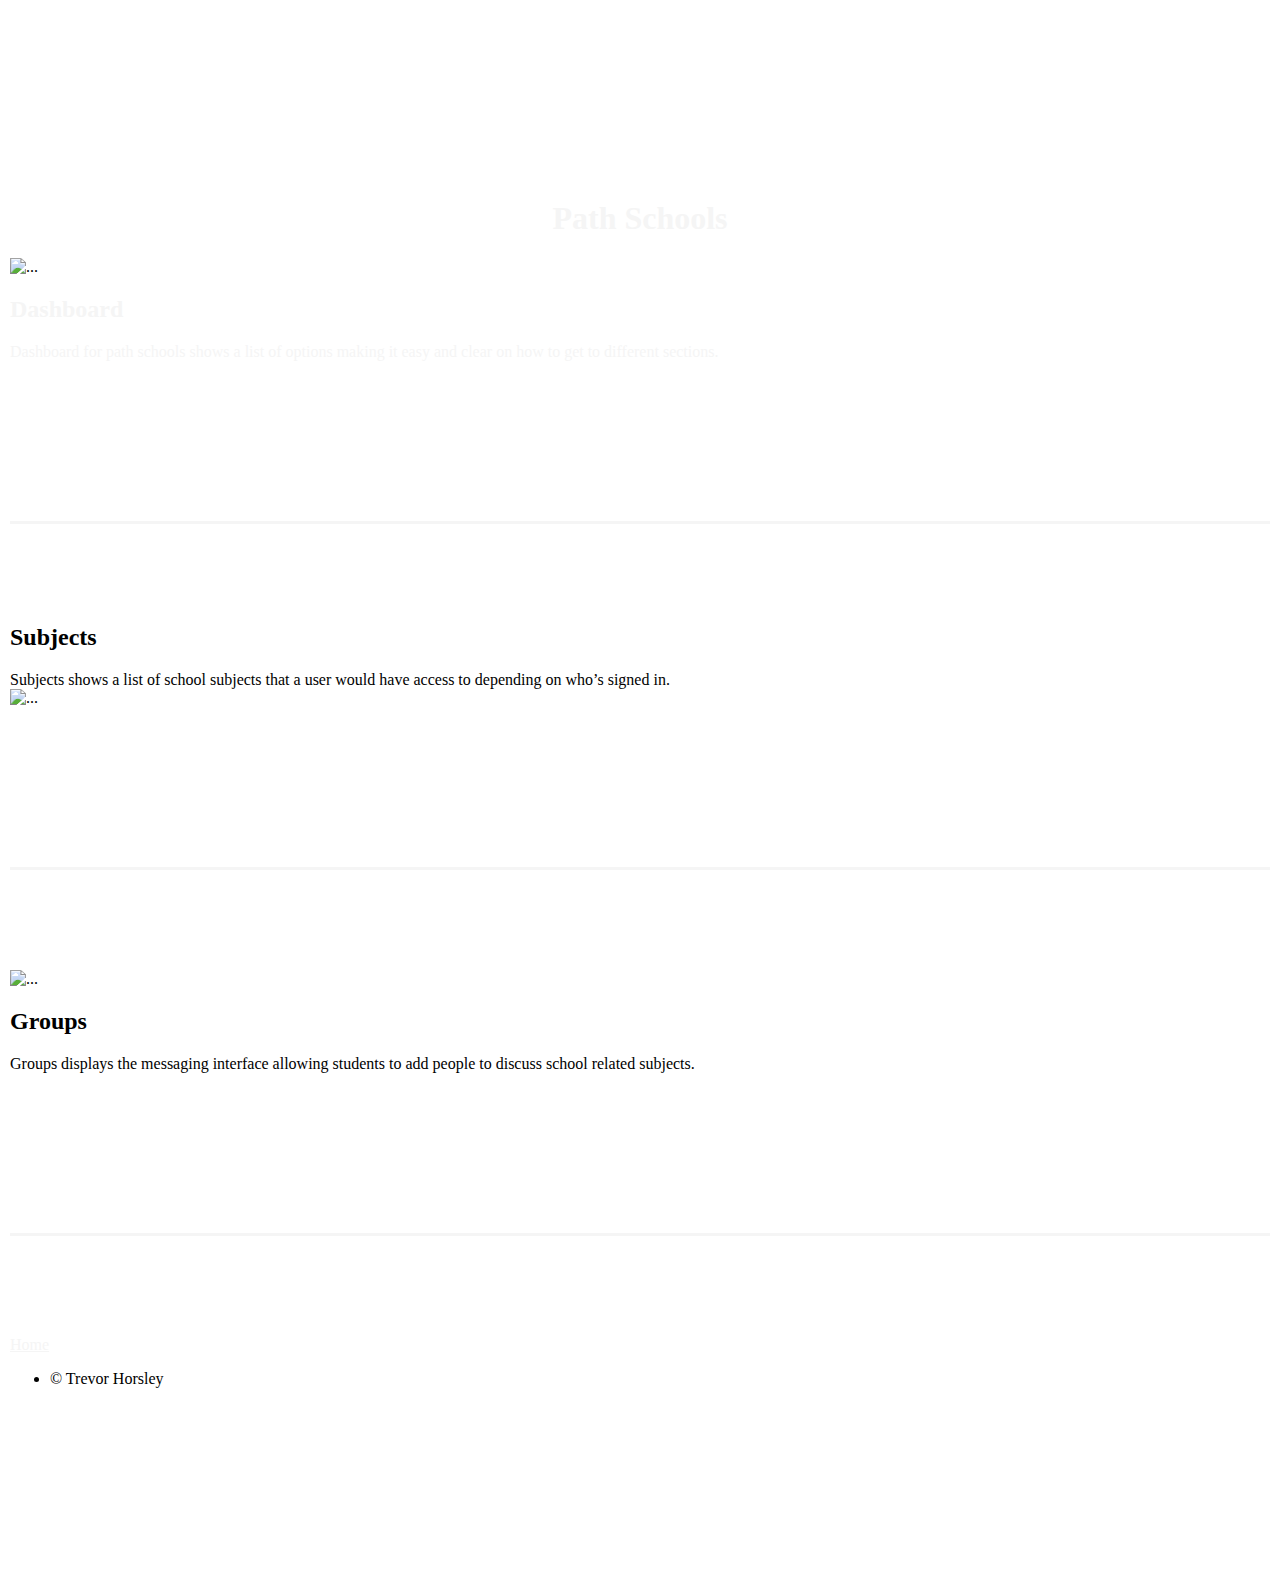
==== schoolapp.html @ e05dc6f3 "Add files via upload" ====
<!DOCTYPE html>
<html lang="en">
<head>
    <meta charset="UTF-8">
    <meta name="viewport" content="width=device-width, initial-scale=1.0">
    <link rel="stylesheet" href="https://cdn.jsdelivr.net/npm/bootstrap@4.5.3/dist/css/bootstrap.min.css" integrity="sha384-TX8t27EcRE3e/ihU7zmQxVncDAy5uIKz4rEkgIXeMed4M0jlfIDPvg6uqKI2xXr2" crossorigin="anonymous">
    <link rel="stylesheet" href="assets/css/main.css" />

    <title>Motocross app  </title>
</head>
<body style="margin: 200px 10px " >
  

  <h1 style="color: whitesmoke; text-align: center;">Path Schools</h1>
  <div class="row" class="container" style="padding-bottom: 10em  ; border-bottom: solid whitesmoke ; margin-bottom: 100px; " class="media">
    
        <img src="./images/Dashboard (1).png " class="mr-3"  alt="..." >
        <div style="color:whitesmoke" class="col-sm" class="moto-text" class="media-body">
          <h2  class="moto-text" class="mt-0">Dashboard</h2 >
            Dashboard for path schools shows a list of options making it easy and clear on how to get to different sections. 
        </div>
      </div>
    
      <div class="row" style="padding-bottom: 10em  ; border-bottom: solid whitesmoke ; margin-bottom: 100px; " class="media">
        <div class="moto-text" class="col-sm"class="media-body">
          <h2  class="moto-text" class="mt-0 mb-1">Subjects</h2 >
            Subjects shows a list of school subjects that a user would have access to depending on who’s signed in. 
        </div>
        <img src="./images/subjects (1).png" class="ml-3" alt="...">
      </div>

      <div  class="row" style="padding-bottom: 10em  ; border-bottom: solid whitesmoke ; margin-bottom: 100px; " class="media">
        <img src="./images/groups (1).png" class="mr-3" alt="...">
        <div class="moto-text" class="col-sm" class="media-body">
          <h2 class="moto-text" class="mt-0">Groups</h2 >
            Groups displays the messaging interface allowing students to add people to discuss  school related subjects. 
        </div>
      </div>
      <a style="color: whitesmoke; " href="./index.html"  >Home</a>
      <div id="copyright">
        <ul><li>&copy; Trevor Horsley</li></ul>
    </div>








    <script src="https://code.jquery.com/jquery-3.5.1.slim.min.js" integrity="sha384-DfXdz2htPH0lsSSs5nCTpuj/zy4C+OGpamoFVy38MVBnE+IbbVYUew+OrCXaRkfj" crossorigin="anonymous"></script>
    <script src="https://cdn.jsdelivr.net/npm/bootstrap@4.5.3/dist/js/bootstrap.bundle.min.js" integrity="sha384-ho+j7jyWK8fNQe+A12Hb8AhRq26LrZ/JpcUGGOn+Y7RsweNrtN/tE3MoK7ZeZDyx" crossorigin="anonymous"></script>

    
</body>
</html>
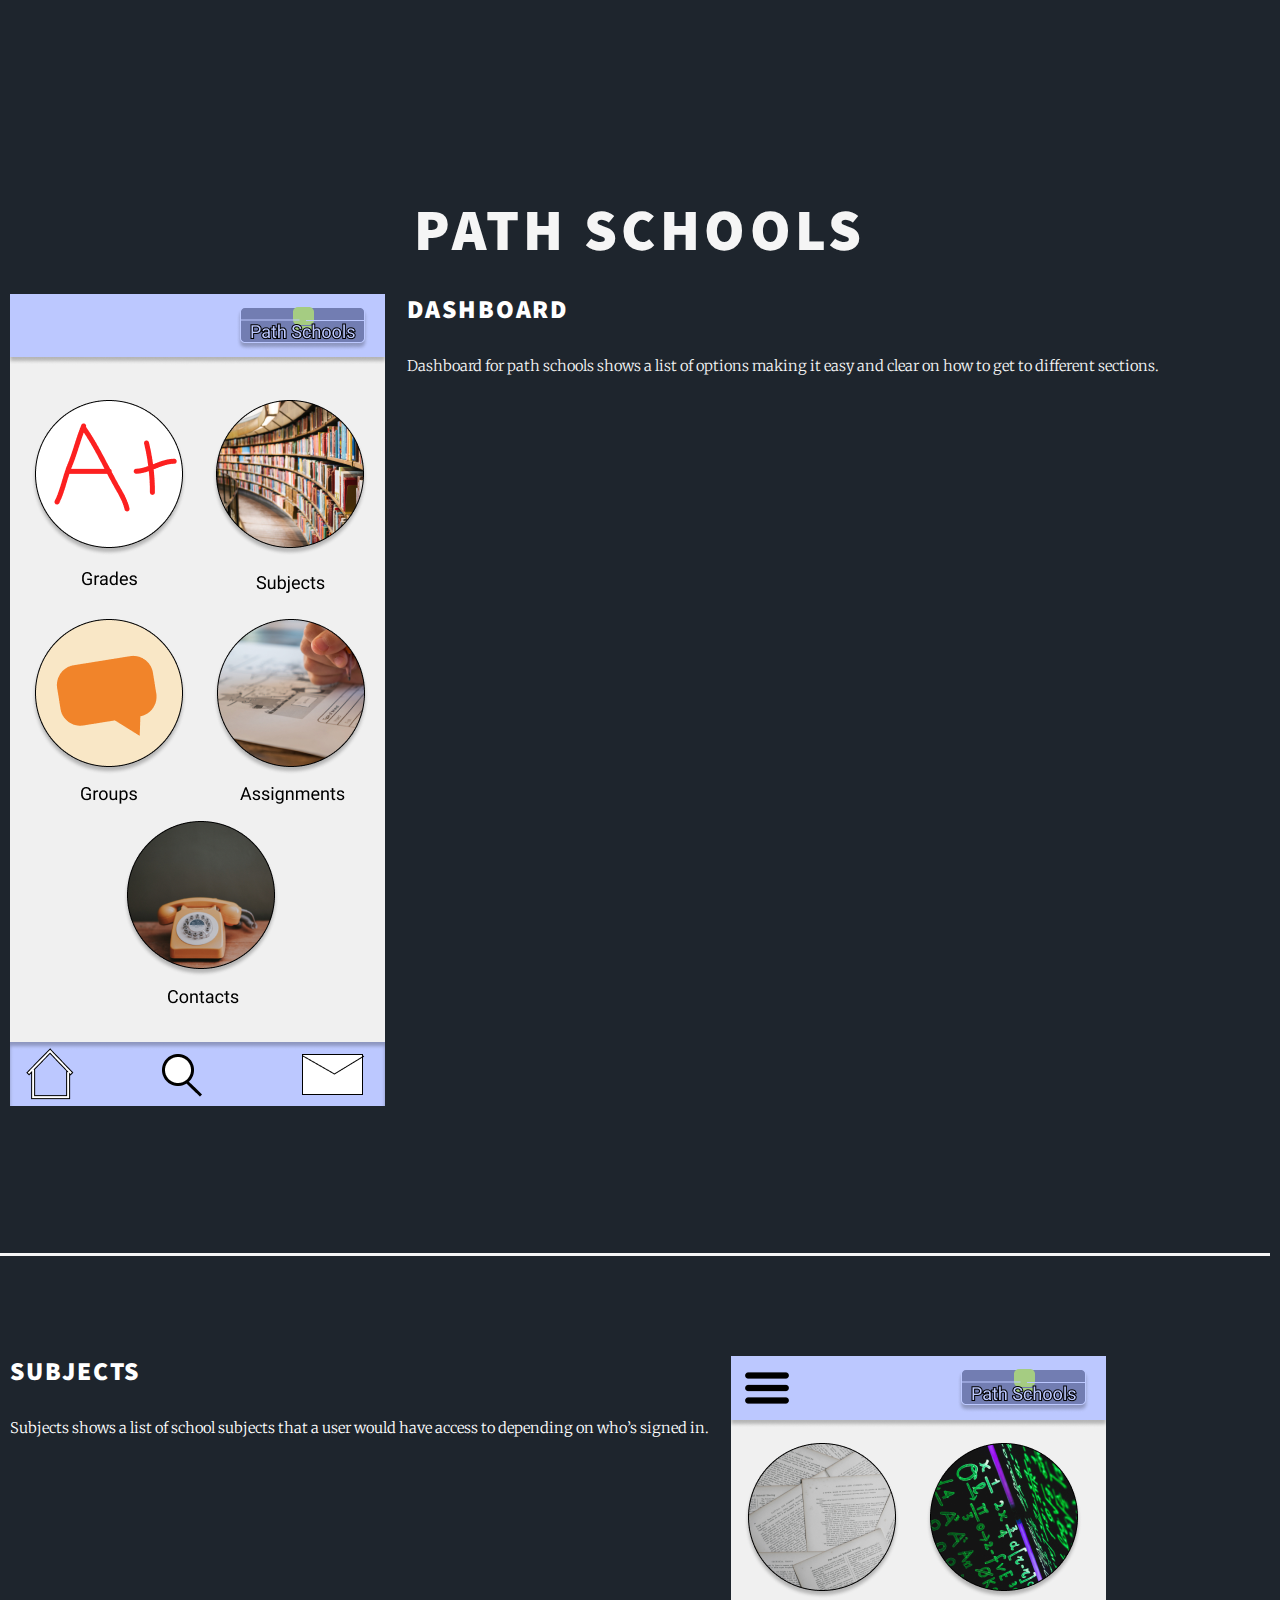
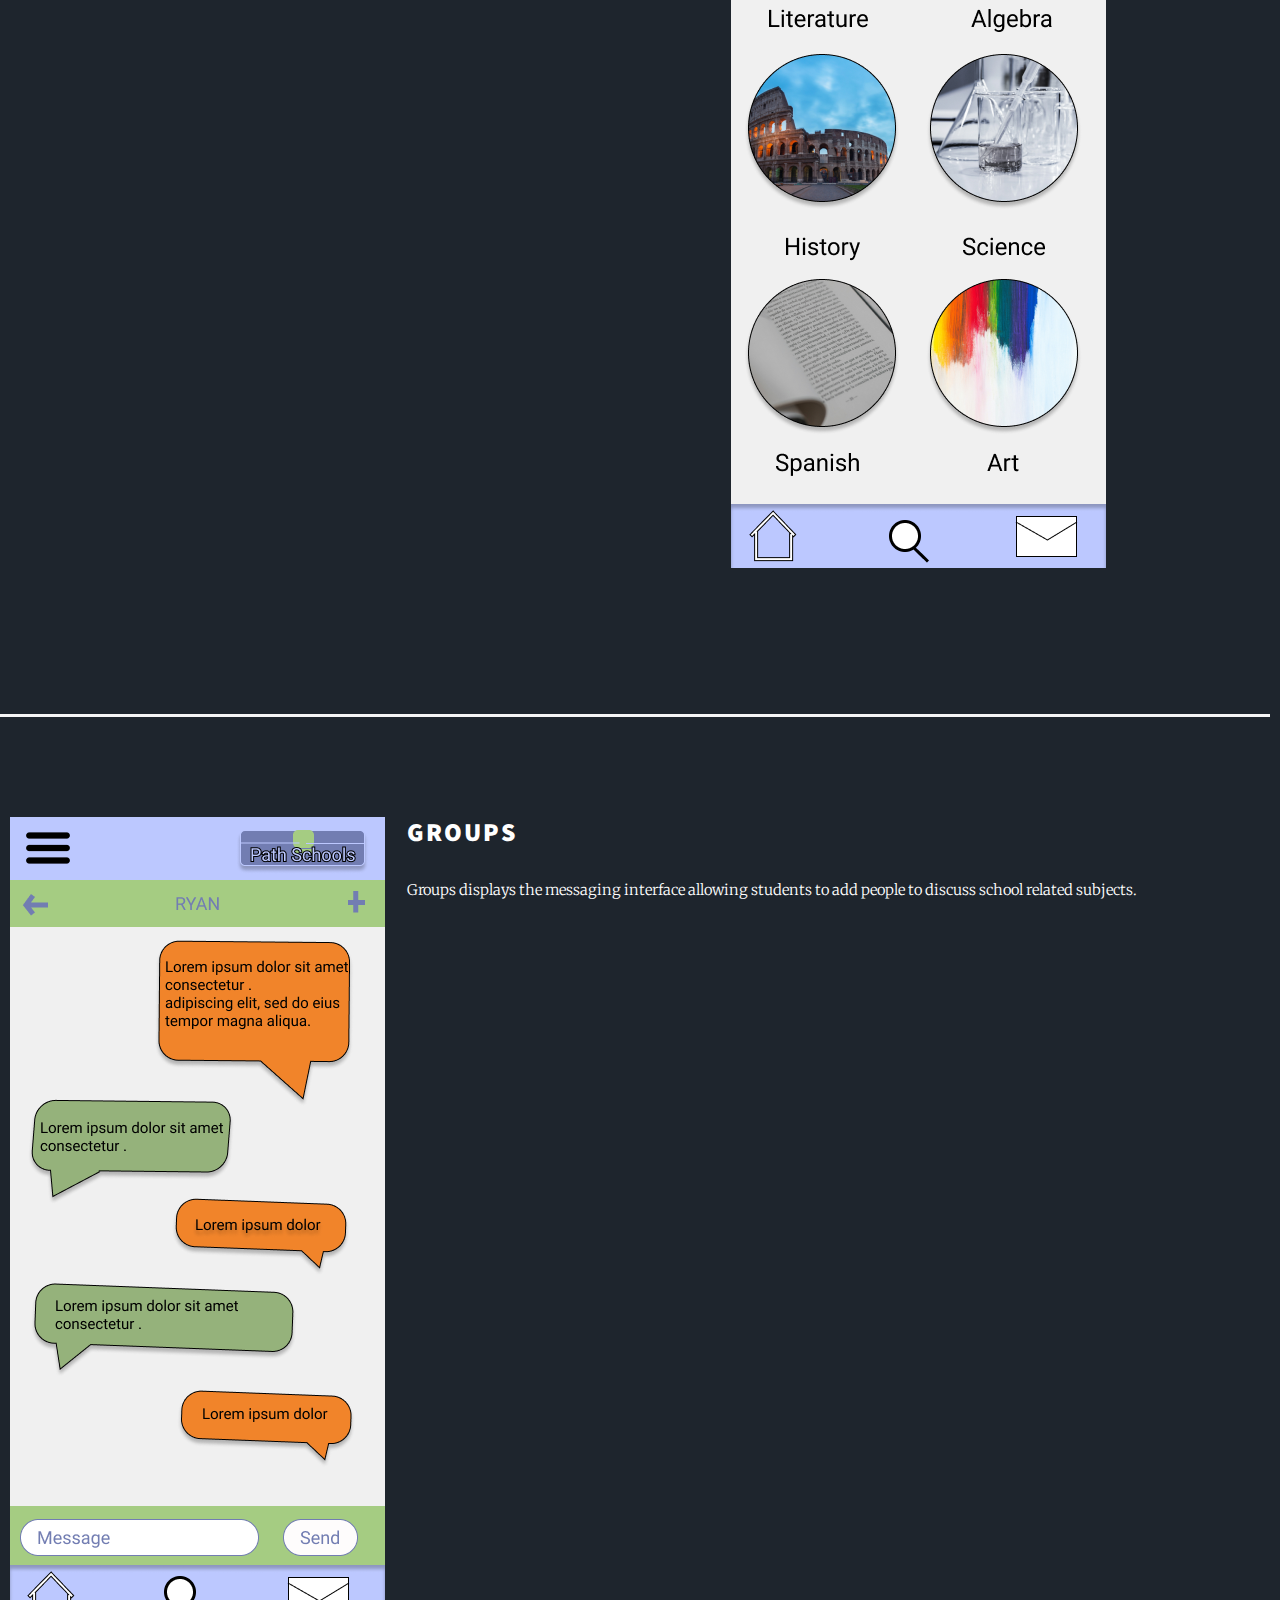
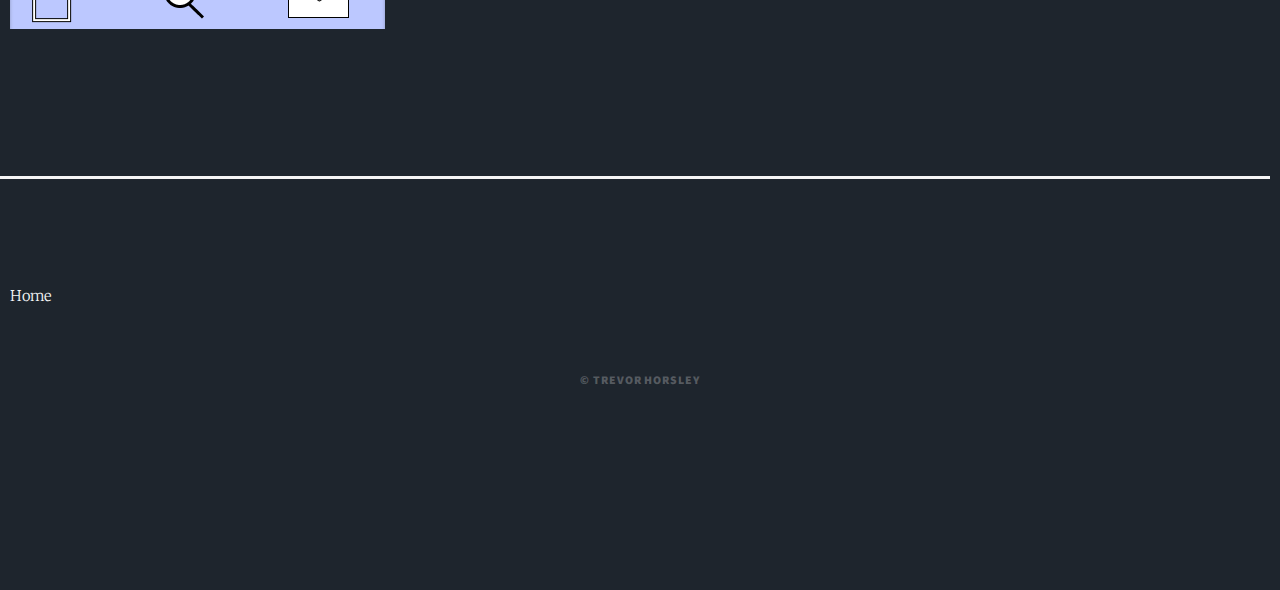
==== commit a501e81d: "Add files via upload" ====
--- a/schoolapp.html
+++ b/schoolapp.html
@@ -6,7 +6,7 @@
     <link rel="stylesheet" href="https://cdn.jsdelivr.net/npm/bootstrap@4.5.3/dist/css/bootstrap.min.css" integrity="sha384-TX8t27EcRE3e/ihU7zmQxVncDAy5uIKz4rEkgIXeMed4M0jlfIDPvg6uqKI2xXr2" crossorigin="anonymous">
     <link rel="stylesheet" href="assets/css/main.css" />
 
-    <title>Motocross app  </title>
+    <title>Path Schools  </title>
 </head>
 <body style="margin: 200px 10px " >
   
--- a/assets/css/main.css
+++ b/assets/css/main.css
@@ -0,0 +1,4721 @@
+@import url(fontawesome-all.min.css);
+@import url("https://fonts.googleapis.com/css?family=Merriweather:300,700,300italic,700italic|Source+Sans+Pro:900");
+
+/*
+	Massively by HTML5 UP
+	html5up.net | @ajlkn
+	Free for personal and commercial use under the CCA 3.0 license (html5up.net/license)
+*/
+
+.moto-text{
+color:white
+}
+.thebutton{
+	display: flex;
+  justify-content: center;
+  align-items: center;
+}
+.myButton {
+	box-shadow: 3px 4px 0px 0px #8a2a21;
+	background:linear-gradient(to bottom, #212931 5%, #f24437 100%);
+	background-color:#212931;
+	border-radius:18px;
+	border:1px solid #d02718;
+	display:inline-block;
+	cursor:pointer;
+	color:#ffffff;
+	font-family:Arial;
+	font-size:17px;
+	padding:7px 25px;
+	text-decoration:none;
+	text-shadow:0px 1px 0px #810e05;
+}
+.myButton:hover {
+	background:linear-gradient(to bottom, #f24437 5%, #c62d1f 100%);
+	background-color:#f24437;
+}
+.myButton:active {
+	position:relative;
+	top:1px;
+}
+
+html, body, div, span, applet, object,
+iframe, h1, h2, h3, h4, h5, h6, p, blockquote,
+pre, a, abbr, acronym, address, big, cite,
+code, del, dfn, em, img, ins, kbd, q, s, samp,
+small, strike, strong, sub, sup, tt, var, b,
+u, i, center, dl, dt, dd, ol, ul, li, fieldset,
+form, label, legend, table, caption, tbody,
+tfoot, thead, tr, th, td, article, aside,
+canvas, details, embed, figure, figcaption,
+footer, header, hgroup, menu, nav, output, ruby,
+section, summary, time, mark, audio, video {
+	margin: 0;
+	padding: 0;
+	border: 0;
+	font-size: 100%;
+	font: inherit;
+	vertical-align: baseline;}
+
+article, aside, details, figcaption, figure,
+footer, header, hgroup, menu, nav, section {
+	display: block;}
+
+body {
+	line-height: 1;
+}
+
+ol, ul {
+	list-style: none;
+}
+
+blockquote, q {
+	quotes: none;
+}
+
+	blockquote:before, blockquote:after, q:before, q:after {
+		content: '';
+		content: none;
+	}
+
+table {
+	border-collapse: collapse;
+	border-spacing: 0;
+}
+
+body {
+	-webkit-text-size-adjust: none;
+}
+
+mark {
+	background-color: transparent;
+	color: inherit;
+}
+
+input::-moz-focus-inner {
+	border: 0;
+	padding: 0;
+}
+
+input, select, textarea {
+	-moz-appearance: none;
+	-webkit-appearance: none;
+	-ms-appearance: none;
+	appearance: none;
+}
+
+/* Basic */
+
+	@-ms-viewport {
+		width: device-width;
+	}
+
+	body {
+		-ms-overflow-style: scrollbar;
+	}
+
+	@media screen and (max-width: 480px) {
+
+		html, body {
+			min-width: 320px;
+		}
+
+	}
+
+	html {
+		box-sizing: border-box;
+	}
+
+	*, *:before, *:after {
+		box-sizing: inherit;
+	}
+
+	body {
+		background-color: #1e252d;
+	}
+
+		body.is-preload *, body.is-preload *:before, body.is-preload *:after {
+			-moz-animation: none !important;
+			-webkit-animation: none !important;
+			-ms-animation: none !important;
+			animation: none !important;
+			-moz-transition: none !important;
+			-webkit-transition: none !important;
+			-ms-transition: none !important;
+			transition: none !important;
+		}
+
+/* Type */
+
+	html {
+		font-size: 16pt;
+	}
+
+		@media screen and (max-width: 1680px) {
+
+			html {
+				font-size: 12pt;
+			}
+
+		}
+
+		@media screen and (max-width: 1280px) {
+
+			html {
+				font-size: 11pt;
+			}
+
+		}
+
+		@media screen and (max-width: 360px) {
+
+			html {
+				font-size: 10pt;
+			}
+
+		}
+
+	body {
+		color: #212931;
+	}
+
+	body, input, select, textarea {
+		font-family: "Merriweather", Georgia, serif;
+		font-weight: 300;
+		font-size: 1rem;
+		line-height: 2.375;
+	}
+
+	a {
+		-moz-transition: color 0.2s ease-in-out, background-color 0.2s ease-in-out, border-color 0.2s ease-in-out, box-shadow 0.2s ease-in-out;
+		-webkit-transition: color 0.2s ease-in-out, background-color 0.2s ease-in-out, border-color 0.2s ease-in-out, box-shadow 0.2s ease-in-out;
+		-ms-transition: color 0.2s ease-in-out, background-color 0.2s ease-in-out, border-color 0.2s ease-in-out, box-shadow 0.2s ease-in-out;
+		transition: color 0.2s ease-in-out, background-color 0.2s ease-in-out, border-color 0.2s ease-in-out, box-shadow 0.2s ease-in-out;
+		border-bottom: dotted 1px;
+		text-decoration: none;
+	}
+
+		a:hover {
+			border-bottom-color: transparent;
+		}
+
+	strong, b {
+		font-weight: 600;
+	}
+
+	em, i {
+		font-style: italic;
+	}
+
+	p {
+		text-align: justify;
+		margin: 0 0 2rem 0;
+	}
+
+	h1, h2, h3, h4, h5, h6 {
+		font-family: "Source Sans Pro", Helvetica, sans-serif;
+		font-weight: 900;
+		line-height: 1.5;
+		letter-spacing: 0.075em;
+		text-transform: uppercase;
+		margin: 0 0 1rem 0;
+	}
+
+		h1 a, h2 a, h3 a, h4 a, h5 a, h6 a {
+			border-bottom: 0;
+			color: inherit;
+			text-decoration: none;
+		}
+
+	h1 {
+		font-size: 4rem;
+		line-height: 1.1;
+		margin: 0 0 2rem 0;
+	}
+
+	h2 {
+		font-size: 1.75rem;
+		line-height: 1.3;
+		margin: 0 0 1.5rem 0;
+	}
+
+	h3 {
+		font-size: 1.25rem;
+		margin: 0 0 1.5rem 0;
+	}
+
+	h4 {
+		font-size: 1rem;
+	}
+
+	h5 {
+		font-size: 0.9rem;
+	}
+
+	h6 {
+		font-size: 0.8rem;
+	}
+
+	sub {
+		font-size: 0.8rem;
+		position: relative;
+		top: 0.5rem;
+	}
+
+	sup {
+		font-size: 0.8rem;
+		position: relative;
+		top: -0.5rem;
+	}
+
+	blockquote {
+		border-left: solid 4px;
+		font-style: italic;
+		margin: 0 0 2rem 0;
+		padding: 0.5rem 0 0.5rem 2rem;
+	}
+
+	code {
+		border: solid 2px;
+		font-family: "Courier New", monospace;
+		font-size: 0.9rem;
+		margin: 0 0.25rem;
+		padding: 0.25rem 0.65rem;
+	}
+
+	pre {
+		-webkit-overflow-scrolling: touch;
+		font-family: "Courier New", monospace;
+		font-size: 0.9rem;
+		margin: 0 0 2rem 0;
+	}
+
+		pre code {
+			display: block;
+			line-height: 1.75;
+			padding: 1rem 1.5rem;
+			overflow-x: auto;
+		}
+
+	hr {
+		border: 0;
+		border-bottom: solid 2px;
+		margin: 3rem 0;
+	}
+
+		hr.major {
+			margin: 5rem 0;
+		}
+
+	.align-left {
+		text-align: left;
+	}
+
+	.align-center {
+		text-align: center;
+	}
+
+	.align-right {
+		text-align: right;
+	}
+
+	input, select, textarea {
+		color: #212931;
+	}
+
+	a {
+		color: #212931;
+		border-bottom-color: rgba(33, 41, 49, 0.5);
+	}
+
+		a:hover {
+			border-bottom-color: transparent;
+			color: #18bfef !important;
+		}
+
+	strong, b {
+		color: #212931;
+	}
+
+	h1, h2, h3, h4, h5, h6 {
+		color: #212931;
+	}
+
+	blockquote {
+		border-left-color: #eeeeee;
+	}
+
+	code {
+		background: rgba(220, 220, 220, 0.25);
+		border-color: #eeeeee;
+	}
+
+	hr {
+		border-bottom-color: #eeeeee;
+	}
+
+/* Row */
+
+	.row {
+		display: flex;
+		flex-wrap: wrap;
+		box-sizing: border-box;
+		align-items: stretch;
+	}
+
+		.row > * {
+			box-sizing: border-box;
+		}
+
+		.row.gtr-uniform > * > :last-child {
+			margin-bottom: 0;
+		}
+
+		.row.aln-left {
+			justify-content: flex-start;
+		}
+
+		.row.aln-center {
+			justify-content: center;
+		}
+
+		.row.aln-right {
+			justify-content: flex-end;
+		}
+
+		.row.aln-top {
+			align-items: flex-start;
+		}
+
+		.row.aln-middle {
+			align-items: center;
+		}
+
+		.row.aln-bottom {
+			align-items: flex-end;
+		}
+
+		.row > .imp {
+			order: -1;
+		}
+
+		.row > .col-1 {
+			width: 8.33333%;
+		}
+
+		.row > .off-1 {
+			margin-left: 8.33333%;
+		}
+
+		.row > .col-2 {
+			width: 16.66667%;
+		}
+
+		.row > .off-2 {
+			margin-left: 16.66667%;
+		}
+
+		.row > .col-3 {
+			width: 25%;
+		}
+
+		.row > .off-3 {
+			margin-left: 25%;
+		}
+
+		.row > .col-4 {
+			width: 33.33333%;
+		}
+
+		.row > .off-4 {
+			margin-left: 33.33333%;
+		}
+
+		.row > .col-5 {
+			width: 41.66667%;
+		}
+
+		.row > .off-5 {
+			margin-left: 41.66667%;
+		}
+
+		.row > .col-6 {
+			width: 50%;
+		}
+
+		.row > .off-6 {
+			margin-left: 50%;
+		}
+
+		.row > .col-7 {
+			width: 58.33333%;
+		}
+
+		.row > .off-7 {
+			margin-left: 58.33333%;
+		}
+
+		.row > .col-8 {
+			width: 66.66667%;
+		}
+
+		.row > .off-8 {
+			margin-left: 66.66667%;
+		}
+
+		.row > .col-9 {
+			width: 75%;
+		}
+
+		.row > .off-9 {
+			margin-left: 75%;
+		}
+
+		.row > .col-10 {
+			width: 83.33333%;
+		}
+
+		.row > .off-10 {
+			margin-left: 83.33333%;
+		}
+
+		.row > .col-11 {
+			width: 91.66667%;
+		}
+
+		.row > .off-11 {
+			margin-left: 91.66667%;
+		}
+
+		.row > .col-12 {
+			width: 100%;
+		}
+
+		.row > .off-12 {
+			margin-left: 100%;
+		}
+
+		.row.gtr-0 {
+			margin-top: 0;
+			margin-left: 0rem;
+		}
+
+			.row.gtr-0 > * {
+				padding: 0 0 0 0rem;
+			}
+
+			.row.gtr-0.gtr-uniform {
+				margin-top: 0rem;
+			}
+
+				.row.gtr-0.gtr-uniform > * {
+					padding-top: 0rem;
+				}
+
+		.row.gtr-25 {
+			margin-top: 0;
+			margin-left: -0.375rem;
+		}
+
+			.row.gtr-25 > * {
+				padding: 0 0 0 0.375rem;
+			}
+
+			.row.gtr-25.gtr-uniform {
+				margin-top: -0.375rem;
+			}
+
+				.row.gtr-25.gtr-uniform > * {
+					padding-top: 0.375rem;
+				}
+
+		.row.gtr-50 {
+			margin-top: 0;
+			margin-left: -0.75rem;
+		}
+
+			.row.gtr-50 > * {
+				padding: 0 0 0 0.75rem;
+			}
+
+			.row.gtr-50.gtr-uniform {
+				margin-top: -0.75rem;
+			}
+
+				.row.gtr-50.gtr-uniform > * {
+					padding-top: 0.75rem;
+				}
+
+		.row {
+			margin-top: 0;
+			margin-left: -1.5rem;
+		}
+
+			.row > * {
+				padding: 0 0 0 1.5rem;
+			}
+
+			.row.gtr-uniform {
+				margin-top: -1.5rem;
+			}
+
+				.row.gtr-uniform > * {
+					padding-top: 1.5rem;
+				}
+
+		.row.gtr-150 {
+			margin-top: 0;
+			margin-left: -2.25rem;
+		}
+
+			.row.gtr-150 > * {
+				padding: 0 0 0 2.25rem;
+			}
+
+			.row.gtr-150.gtr-uniform {
+				margin-top: -2.25rem;
+			}
+
+				.row.gtr-150.gtr-uniform > * {
+					padding-top: 2.25rem;
+				}
+
+		.row.gtr-200 {
+			margin-top: 0;
+			margin-left: -3rem;
+		}
+
+			.row.gtr-200 > * {
+				padding: 0 0 0 3rem;
+			}
+
+			.row.gtr-200.gtr-uniform {
+				margin-top: -3rem;
+			}
+
+				.row.gtr-200.gtr-uniform > * {
+					padding-top: 3rem;
+				}
+
+		@media screen and (max-width: 1680px) {
+
+			.row {
+				display: flex;
+				flex-wrap: wrap;
+				box-sizing: border-box;
+				align-items: stretch;
+			}
+
+				.row > * {
+					box-sizing: border-box;
+				}
+
+				.row.gtr-uniform > * > :last-child {
+					margin-bottom: 0;
+				}
+
+				.row.aln-left {
+					justify-content: flex-start;
+				}
+
+				.row.aln-center {
+					justify-content: center;
+				}
+
+				.row.aln-right {
+					justify-content: flex-end;
+				}
+
+				.row.aln-top {
+					align-items: flex-start;
+				}
+
+				.row.aln-middle {
+					align-items: center;
+				}
+
+				.row.aln-bottom {
+					align-items: flex-end;
+				}
+
+				.row > .imp-xlarge {
+					order: -1;
+				}
+
+				.row > .col-1-xlarge {
+					width: 8.33333%;
+				}
+
+				.row > .off-1-xlarge {
+					margin-left: 8.33333%;
+				}
+
+				.row > .col-2-xlarge {
+					width: 16.66667%;
+				}
+
+				.row > .off-2-xlarge {
+					margin-left: 16.66667%;
+				}
+
+				.row > .col-3-xlarge {
+					width: 25%;
+				}
+
+				.row > .off-3-xlarge {
+					margin-left: 25%;
+				}
+
+				.row > .col-4-xlarge {
+					width: 33.33333%;
+				}
+
+				.row > .off-4-xlarge {
+					margin-left: 33.33333%;
+				}
+
+				.row > .col-5-xlarge {
+					width: 41.66667%;
+				}
+
+				.row > .off-5-xlarge {
+					margin-left: 41.66667%;
+				}
+
+				.row > .col-6-xlarge {
+					width: 50%;
+				}
+
+				.row > .off-6-xlarge {
+					margin-left: 50%;
+				}
+
+				.row > .col-7-xlarge {
+					width: 58.33333%;
+				}
+
+				.row > .off-7-xlarge {
+					margin-left: 58.33333%;
+				}
+
+				.row > .col-8-xlarge {
+					width: 66.66667%;
+				}
+
+				.row > .off-8-xlarge {
+					margin-left: 66.66667%;
+				}
+
+				.row > .col-9-xlarge {
+					width: 75%;
+				}
+
+				.row > .off-9-xlarge {
+					margin-left: 75%;
+				}
+
+				.row > .col-10-xlarge {
+					width: 83.33333%;
+				}
+
+				.row > .off-10-xlarge {
+					margin-left: 83.33333%;
+				}
+
+				.row > .col-11-xlarge {
+					width: 91.66667%;
+				}
+
+				.row > .off-11-xlarge {
+					margin-left: 91.66667%;
+				}
+
+				.row > .col-12-xlarge {
+					width: 100%;
+				}
+
+				.row > .off-12-xlarge {
+					margin-left: 100%;
+				}
+
+				.row.gtr-0 {
+					margin-top: 0;
+					margin-left: 0rem;
+				}
+
+					.row.gtr-0 > * {
+						padding: 0 0 0 0rem;
+					}
+
+					.row.gtr-0.gtr-uniform {
+						margin-top: 0rem;
+					}
+
+						.row.gtr-0.gtr-uniform > * {
+							padding-top: 0rem;
+						}
+
+				.row.gtr-25 {
+					margin-top: 0;
+					margin-left: -0.375rem;
+				}
+
+					.row.gtr-25 > * {
+						padding: 0 0 0 0.375rem;
+					}
+
+					.row.gtr-25.gtr-uniform {
+						margin-top: -0.375rem;
+					}
+
+						.row.gtr-25.gtr-uniform > * {
+							padding-top: 0.375rem;
+						}
+
+				.row.gtr-50 {
+					margin-top: 0;
+					margin-left: -0.75rem;
+				}
+
+					.row.gtr-50 > * {
+						padding: 0 0 0 0.75rem;
+					}
+
+					.row.gtr-50.gtr-uniform {
+						margin-top: -0.75rem;
+					}
+
+						.row.gtr-50.gtr-uniform > * {
+							padding-top: 0.75rem;
+						}
+
+				.row {
+					margin-top: 0;
+					margin-left: -1.5rem;
+				}
+
+					.row > * {
+						padding: 0 0 0 1.5rem;
+					}
+
+					.row.gtr-uniform {
+						margin-top: -1.5rem;
+					}
+
+						.row.gtr-uniform > * {
+							padding-top: 1.5rem;
+						}
+
+				.row.gtr-150 {
+					margin-top: 0;
+					margin-left: -2.25rem;
+				}
+
+					.row.gtr-150 > * {
+						padding: 0 0 0 2.25rem;
+					}
+
+					.row.gtr-150.gtr-uniform {
+						margin-top: -2.25rem;
+					}
+
+						.row.gtr-150.gtr-uniform > * {
+							padding-top: 2.25rem;
+						}
+
+				.row.gtr-200 {
+					margin-top: 0;
+					margin-left: -3rem;
+				}
+
+					.row.gtr-200 > * {
+						padding: 0 0 0 3rem;
+					}
+
+					.row.gtr-200.gtr-uniform {
+						margin-top: -3rem;
+					}
+
+						.row.gtr-200.gtr-uniform > * {
+							padding-top: 3rem;
+						}
+
+		}
+
+		@media screen and (max-width: 1280px) {
+
+			.row {
+				display: flex;
+				flex-wrap: wrap;
+				box-sizing: border-box;
+				align-items: stretch;
+			}
+
+				.row > * {
+					box-sizing: border-box;
+				}
+
+				.row.gtr-uniform > * > :last-child {
+					margin-bottom: 0;
+				}
+
+				.row.aln-left {
+					justify-content: flex-start;
+				}
+
+				.row.aln-center {
+					justify-content: center;
+				}
+
+				.row.aln-right {
+					justify-content: flex-end;
+				}
+
+				.row.aln-top {
+					align-items: flex-start;
+				}
+
+				.row.aln-middle {
+					align-items: center;
+				}
+
+				.row.aln-bottom {
+					align-items: flex-end;
+				}
+
+				.row > .imp-large {
+					order: -1;
+				}
+
+				.row > .col-1-large {
+					width: 8.33333%;
+				}
+
+				.row > .off-1-large {
+					margin-left: 8.33333%;
+				}
+
+				.row > .col-2-large {
+					width: 16.66667%;
+				}
+
+				.row > .off-2-large {
+					margin-left: 16.66667%;
+				}
+
+				.row > .col-3-large {
+					width: 25%;
+				}
+
+				.row > .off-3-large {
+					margin-left: 25%;
+				}
+
+				.row > .col-4-large {
+					width: 33.33333%;
+				}
+
+				.row > .off-4-large {
+					margin-left: 33.33333%;
+				}
+
+				.row > .col-5-large {
+					width: 41.66667%;
+				}
+
+				.row > .off-5-large {
+					margin-left: 41.66667%;
+				}
+
+				.row > .col-6-large {
+					width: 50%;
+				}
+
+				.row > .off-6-large {
+					margin-left: 50%;
+				}
+
+				.row > .col-7-large {
+					width: 58.33333%;
+				}
+
+				.row > .off-7-large {
+					margin-left: 58.33333%;
+				}
+
+				.row > .col-8-large {
+					width: 66.66667%;
+				}
+
+				.row > .off-8-large {
+					margin-left: 66.66667%;
+				}
+
+				.row > .col-9-large {
+					width: 75%;
+				}
+
+				.row > .off-9-large {
+					margin-left: 75%;
+				}
+
+				.row > .col-10-large {
+					width: 83.33333%;
+				}
+
+				.row > .off-10-large {
+					margin-left: 83.33333%;
+				}
+
+				.row > .col-11-large {
+					width: 91.66667%;
+				}
+
+				.row > .off-11-large {
+					margin-left: 91.66667%;
+				}
+
+				.row > .col-12-large {
+					width: 100%;
+				}
+
+				.row > .off-12-large {
+					margin-left: 100%;
+				}
+
+				.row.gtr-0 {
+					margin-top: 0;
+					margin-left: 0rem;
+				}
+
+					.row.gtr-0 > * {
+						padding: 0 0 0 0rem;
+					}
+
+					.row.gtr-0.gtr-uniform {
+						margin-top: 0rem;
+					}
+
+						.row.gtr-0.gtr-uniform > * {
+							padding-top: 0rem;
+						}
+
+				.row.gtr-25 {
+					margin-top: 0;
+					margin-left: -0.375rem;
+				}
+
+					.row.gtr-25 > * {
+						padding: 0 0 0 0.375rem;
+					}
+
+					.row.gtr-25.gtr-uniform {
+						margin-top: -0.375rem;
+					}
+
+						.row.gtr-25.gtr-uniform > * {
+							padding-top: 0.375rem;
+						}
+
+				.row.gtr-50 {
+					margin-top: 0;
+					margin-left: -0.75rem;
+				}
+
+					.row.gtr-50 > * {
+						padding: 0 0 0 0.75rem;
+					}
+
+					.row.gtr-50.gtr-uniform {
+						margin-top: -0.75rem;
+					}
+
+						.row.gtr-50.gtr-uniform > * {
+							padding-top: 0.75rem;
+						}
+
+				.row {
+					margin-top: 0;
+					margin-left: -1.5rem;
+				}
+
+					.row > * {
+						padding: 0 0 0 1.5rem;
+					}
+
+					.row.gtr-uniform {
+						margin-top: -1.5rem;
+					}
+
+						.row.gtr-uniform > * {
+							padding-top: 1.5rem;
+						}
+
+				.row.gtr-150 {
+					margin-top: 0;
+					margin-left: -2.25rem;
+				}
+
+					.row.gtr-150 > * {
+						padding: 0 0 0 2.25rem;
+					}
+
+					.row.gtr-150.gtr-uniform {
+						margin-top: -2.25rem;
+					}
+
+						.row.gtr-150.gtr-uniform > * {
+							padding-top: 2.25rem;
+						}
+
+				.row.gtr-200 {
+					margin-top: 0;
+					margin-left: -3rem;
+				}
+
+					.row.gtr-200 > * {
+						padding: 0 0 0 3rem;
+					}
+
+					.row.gtr-200.gtr-uniform {
+						margin-top: -3rem;
+					}
+
+						.row.gtr-200.gtr-uniform > * {
+							padding-top: 3rem;
+						}
+
+		}
+
+		@media screen and (max-width: 980px) {
+
+			.row {
+				display: flex;
+				flex-wrap: wrap;
+				box-sizing: border-box;
+				align-items: stretch;
+			}
+
+				.row > * {
+					box-sizing: border-box;
+				}
+
+				.row.gtr-uniform > * > :last-child {
+					margin-bottom: 0;
+				}
+
+				.row.aln-left {
+					justify-content: flex-start;
+				}
+
+				.row.aln-center {
+					justify-content: center;
+				}
+
+				.row.aln-right {
+					justify-content: flex-end;
+				}
+
+				.row.aln-top {
+					align-items: flex-start;
+				}
+
+				.row.aln-middle {
+					align-items: center;
+				}
+
+				.row.aln-bottom {
+					align-items: flex-end;
+				}
+
+				.row > .imp-medium {
+					order: -1;
+				}
+
+				.row > .col-1-medium {
+					width: 8.33333%;
+				}
+
+				.row > .off-1-medium {
+					margin-left: 8.33333%;
+				}
+
+				.row > .col-2-medium {
+					width: 16.66667%;
+				}
+
+				.row > .off-2-medium {
+					margin-left: 16.66667%;
+				}
+
+				.row > .col-3-medium {
+					width: 25%;
+				}
+
+				.row > .off-3-medium {
+					margin-left: 25%;
+				}
+
+				.row > .col-4-medium {
+					width: 33.33333%;
+				}
+
+				.row > .off-4-medium {
+					margin-left: 33.33333%;
+				}
+
+				.row > .col-5-medium {
+					width: 41.66667%;
+				}
+
+				.row > .off-5-medium {
+					margin-left: 41.66667%;
+				}
+
+				.row > .col-6-medium {
+					width: 50%;
+				}
+
+				.row > .off-6-medium {
+					margin-left: 50%;
+				}
+
+				.row > .col-7-medium {
+					width: 58.33333%;
+				}
+
+				.row > .off-7-medium {
+					margin-left: 58.33333%;
+				}
+
+				.row > .col-8-medium {
+					width: 66.66667%;
+				}
+
+				.row > .off-8-medium {
+					margin-left: 66.66667%;
+				}
+
+				.row > .col-9-medium {
+					width: 75%;
+				}
+
+				.row > .off-9-medium {
+					margin-left: 75%;
+				}
+
+				.row > .col-10-medium {
+					width: 83.33333%;
+				}
+
+				.row > .off-10-medium {
+					margin-left: 83.33333%;
+				}
+
+				.row > .col-11-medium {
+					width: 91.66667%;
+				}
+
+				.row > .off-11-medium {
+					margin-left: 91.66667%;
+				}
+
+				.row > .col-12-medium {
+					width: 100%;
+				}
+
+				.row > .off-12-medium {
+					margin-left: 100%;
+				}
+
+				.row.gtr-0 {
+					margin-top: 0;
+					margin-left: 0rem;
+				}
+
+					.row.gtr-0 > * {
+						padding: 0 0 0 0rem;
+					}
+
+					.row.gtr-0.gtr-uniform {
+						margin-top: 0rem;
+					}
+
+						.row.gtr-0.gtr-uniform > * {
+							padding-top: 0rem;
+						}
+
+				.row.gtr-25 {
+					margin-top: 0;
+					margin-left: -0.375rem;
+				}
+
+					.row.gtr-25 > * {
+						padding: 0 0 0 0.375rem;
+					}
+
+					.row.gtr-25.gtr-uniform {
+						margin-top: -0.375rem;
+					}
+
+						.row.gtr-25.gtr-uniform > * {
+							padding-top: 0.375rem;
+						}
+
+				.row.gtr-50 {
+					margin-top: 0;
+					margin-left: -0.75rem;
+				}
+
+					.row.gtr-50 > * {
+						padding: 0 0 0 0.75rem;
+					}
+
+					.row.gtr-50.gtr-uniform {
+						margin-top: -0.75rem;
+					}
+
+						.row.gtr-50.gtr-uniform > * {
+							padding-top: 0.75rem;
+						}
+
+				.row {
+					margin-top: 0;
+					margin-left: -1.5rem;
+				}
+
+					.row > * {
+						padding: 0 0 0 1.5rem;
+					}
+
+					.row.gtr-uniform {
+						margin-top: -1.5rem;
+					}
+
+						.row.gtr-uniform > * {
+							padding-top: 1.5rem;
+						}
+
+				.row.gtr-150 {
+					margin-top: 0;
+					margin-left: -2.25rem;
+				}
+
+					.row.gtr-150 > * {
+						padding: 0 0 0 2.25rem;
+					}
+
+					.row.gtr-150.gtr-uniform {
+						margin-top: -2.25rem;
+					}
+
+						.row.gtr-150.gtr-uniform > * {
+							padding-top: 2.25rem;
+						}
+
+				.row.gtr-200 {
+					margin-top: 0;
+					margin-left: -3rem;
+				}
+
+					.row.gtr-200 > * {
+						padding: 0 0 0 3rem;
+					}
+
+					.row.gtr-200.gtr-uniform {
+						margin-top: -3rem;
+					}
+
+						.row.gtr-200.gtr-uniform > * {
+							padding-top: 3rem;
+						}
+
+		}
+
+		@media screen and (max-width: 736px) {
+
+			.row {
+				display: flex;
+				flex-wrap: wrap;
+				box-sizing: border-box;
+				align-items: stretch;
+			}
+
+				.row > * {
+					box-sizing: border-box;
+				}
+
+				.row.gtr-uniform > * > :last-child {
+					margin-bottom: 0;
+				}
+
+				.row.aln-left {
+					justify-content: flex-start;
+				}
+
+				.row.aln-center {
+					justify-content: center;
+				}
+
+				.row.aln-right {
+					justify-content: flex-end;
+				}
+
+				.row.aln-top {
+					align-items: flex-start;
+				}
+
+				.row.aln-middle {
+					align-items: center;
+				}
+
+				.row.aln-bottom {
+					align-items: flex-end;
+				}
+
+				.row > .imp-small {
+					order: -1;
+				}
+
+				.row > .col-1-small {
+					width: 8.33333%;
+				}
+
+				.row > .off-1-small {
+					margin-left: 8.33333%;
+				}
+
+				.row > .col-2-small {
+					width: 16.66667%;
+				}
+
+				.row > .off-2-small {
+					margin-left: 16.66667%;
+				}
+
+				.row > .col-3-small {
+					width: 25%;
+				}
+
+				.row > .off-3-small {
+					margin-left: 25%;
+				}
+
+				.row > .col-4-small {
+					width: 33.33333%;
+				}
+
+				.row > .off-4-small {
+					margin-left: 33.33333%;
+				}
+
+				.row > .col-5-small {
+					width: 41.66667%;
+				}
+
+				.row > .off-5-small {
+					margin-left: 41.66667%;
+				}
+
+				.row > .col-6-small {
+					width: 50%;
+				}
+
+				.row > .off-6-small {
+					margin-left: 50%;
+				}
+
+				.row > .col-7-small {
+					width: 58.33333%;
+				}
+
+				.row > .off-7-small {
+					margin-left: 58.33333%;
+				}
+
+				.row > .col-8-small {
+					width: 66.66667%;
+				}
+
+				.row > .off-8-small {
+					margin-left: 66.66667%;
+				}
+
+				.row > .col-9-small {
+					width: 75%;
+				}
+
+				.row > .off-9-small {
+					margin-left: 75%;
+				}
+
+				.row > .col-10-small {
+					width: 83.33333%;
+				}
+
+				.row > .off-10-small {
+					margin-left: 83.33333%;
+				}
+
+				.row > .col-11-small {
+					width: 91.66667%;
+				}
+
+				.row > .off-11-small {
+					margin-left: 91.66667%;
+				}
+
+				.row > .col-12-small {
+					width: 100%;
+				}
+
+				.row > .off-12-small {
+					margin-left: 100%;
+				}
+
+				.row.gtr-0 {
+					margin-top: 0;
+					margin-left: 0rem;
+				}
+
+					.row.gtr-0 > * {
+						padding: 0 0 0 0rem;
+					}
+
+					.row.gtr-0.gtr-uniform {
+						margin-top: 0rem;
+					}
+
+						.row.gtr-0.gtr-uniform > * {
+							padding-top: 0rem;
+						}
+
+				.row.gtr-25 {
+					margin-top: 0;
+					margin-left: -0.375rem;
+				}
+
+					.row.gtr-25 > * {
+						padding: 0 0 0 0.375rem;
+					}
+
+					.row.gtr-25.gtr-uniform {
+						margin-top: -0.375rem;
+					}
+
+						.row.gtr-25.gtr-uniform > * {
+							padding-top: 0.375rem;
+						}
+
+				.row.gtr-50 {
+					margin-top: 0;
+					margin-left: -0.75rem;
+				}
+
+					.row.gtr-50 > * {
+						padding: 0 0 0 0.75rem;
+					}
+
+					.row.gtr-50.gtr-uniform {
+						margin-top: -0.75rem;
+					}
+
+						.row.gtr-50.gtr-uniform > * {
+							padding-top: 0.75rem;
+						}
+
+				.row {
+					margin-top: 0;
+					margin-left: -1.5rem;
+				}
+
+					.row > * {
+						padding: 0 0 0 1.5rem;
+					}
+
+					.row.gtr-uniform {
+						margin-top: -1.5rem;
+					}
+
+						.row.gtr-uniform > * {
+							padding-top: 1.5rem;
+						}
+
+				.row.gtr-150 {
+					margin-top: 0;
+					margin-left: -2.25rem;
+				}
+
+					.row.gtr-150 > * {
+						padding: 0 0 0 2.25rem;
+					}
+
+					.row.gtr-150.gtr-uniform {
+						margin-top: -2.25rem;
+					}
+
+						.row.gtr-150.gtr-uniform > * {
+							padding-top: 2.25rem;
+						}
+
+				.row.gtr-200 {
+					margin-top: 0;
+					margin-left: -3rem;
+				}
+
+					.row.gtr-200 > * {
+						padding: 0 0 0 3rem;
+					}
+
+					.row.gtr-200.gtr-uniform {
+						margin-top: -3rem;
+					}
+
+						.row.gtr-200.gtr-uniform > * {
+							padding-top: 3rem;
+						}
+
+		}
+
+		@media screen and (max-width: 480px) {
+
+			.row {
+				display: flex;
+				flex-wrap: wrap;
+				box-sizing: border-box;
+				align-items: stretch;
+			}
+
+				.row > * {
+					box-sizing: border-box;
+				}
+
+				.row.gtr-uniform > * > :last-child {
+					margin-bottom: 0;
+				}
+
+				.row.aln-left {
+					justify-content: flex-start;
+				}
+
+				.row.aln-center {
+					justify-content: center;
+				}
+
+				.row.aln-right {
+					justify-content: flex-end;
+				}
+
+				.row.aln-top {
+					align-items: flex-start;
+				}
+
+				.row.aln-middle {
+					align-items: center;
+				}
+
+				.row.aln-bottom {
+					align-items: flex-end;
+				}
+
+				.row > .imp-xsmall {
+					order: -1;
+				}
+
+				.row > .col-1-xsmall {
+					width: 8.33333%;
+				}
+
+				.row > .off-1-xsmall {
+					margin-left: 8.33333%;
+				}
+
+				.row > .col-2-xsmall {
+					width: 16.66667%;
+				}
+
+				.row > .off-2-xsmall {
+					margin-left: 16.66667%;
+				}
+
+				.row > .col-3-xsmall {
+					width: 25%;
+				}
+
+				.row > .off-3-xsmall {
+					margin-left: 25%;
+				}
+
+				.row > .col-4-xsmall {
+					width: 33.33333%;
+				}
+
+				.row > .off-4-xsmall {
+					margin-left: 33.33333%;
+				}
+
+				.row > .col-5-xsmall {
+					width: 41.66667%;
+				}
+
+				.row > .off-5-xsmall {
+					margin-left: 41.66667%;
+				}
+
+				.row > .col-6-xsmall {
+					width: 50%;
+				}
+
+				.row > .off-6-xsmall {
+					margin-left: 50%;
+				}
+
+				.row > .col-7-xsmall {
+					width: 58.33333%;
+				}
+
+				.row > .off-7-xsmall {
+					margin-left: 58.33333%;
+				}
+
+				.row > .col-8-xsmall {
+					width: 66.66667%;
+				}
+
+				.row > .off-8-xsmall {
+					margin-left: 66.66667%;
+				}
+
+				.row > .col-9-xsmall {
+					width: 75%;
+				}
+
+				.row > .off-9-xsmall {
+					margin-left: 75%;
+				}
+
+				.row > .col-10-xsmall {
+					width: 83.33333%;
+				}
+
+				.row > .off-10-xsmall {
+					margin-left: 83.33333%;
+				}
+
+				.row > .col-11-xsmall {
+					width: 91.66667%;
+				}
+
+				.row > .off-11-xsmall {
+					margin-left: 91.66667%;
+				}
+
+				.row > .col-12-xsmall {
+					width: 100%;
+				}
+
+				.row > .off-12-xsmall {
+					margin-left: 100%;
+				}
+
+				.row.gtr-0 {
+					margin-top: 0;
+					margin-left: 0rem;
+				}
+
+					.row.gtr-0 > * {
+						padding: 0 0 0 0rem;
+					}
+
+					.row.gtr-0.gtr-uniform {
+						margin-top: 0rem;
+					}
+
+						.row.gtr-0.gtr-uniform > * {
+							padding-top: 0rem;
+						}
+
+				.row.gtr-25 {
+					margin-top: 0;
+					margin-left: -0.375rem;
+				}
+
+					.row.gtr-25 > * {
+						padding: 0 0 0 0.375rem;
+					}
+
+					.row.gtr-25.gtr-uniform {
+						margin-top: -0.375rem;
+					}
+
+						.row.gtr-25.gtr-uniform > * {
+							padding-top: 0.375rem;
+						}
+
+				.row.gtr-50 {
+					margin-top: 0;
+					margin-left: -0.75rem;
+				}
+
+					.row.gtr-50 > * {
+						padding: 0 0 0 0.75rem;
+					}
+
+					.row.gtr-50.gtr-uniform {
+						margin-top: -0.75rem;
+					}
+
+						.row.gtr-50.gtr-uniform > * {
+							padding-top: 0.75rem;
+						}
+
+				.row {
+					margin-top: 0;
+					margin-left: -1.5rem;
+				}
+
+					.row > * {
+						padding: 0 0 0 1.5rem;
+					}
+
+					.row.gtr-uniform {
+						margin-top: -1.5rem;
+					}
+
+						.row.gtr-uniform > * {
+							padding-top: 1.5rem;
+						}
+
+				.row.gtr-150 {
+					margin-top: 0;
+					margin-left: -2.25rem;
+				}
+
+					.row.gtr-150 > * {
+						padding: 0 0 0 2.25rem;
+					}
+
+					.row.gtr-150.gtr-uniform {
+						margin-top: -2.25rem;
+					}
+
+						.row.gtr-150.gtr-uniform > * {
+							padding-top: 2.25rem;
+						}
+
+				.row.gtr-200 {
+					margin-top: 0;
+					margin-left: -3rem;
+				}
+
+					.row.gtr-200 > * {
+						padding: 0 0 0 3rem;
+					}
+
+					.row.gtr-200.gtr-uniform {
+						margin-top: -3rem;
+					}
+
+						.row.gtr-200.gtr-uniform > * {
+							padding-top: 3rem;
+						}
+
+		}
+
+		@media screen and (max-width: 360px) {
+
+			.row {
+				display: flex;
+				flex-wrap: wrap;
+				box-sizing: border-box;
+				align-items: stretch;
+			}
+
+				.row > * {
+					box-sizing: border-box;
+				}
+
+				.row.gtr-uniform > * > :last-child {
+					margin-bottom: 0;
+				}
+
+				.row.aln-left {
+					justify-content: flex-start;
+				}
+
+				.row.aln-center {
+					justify-content: center;
+				}
+
+				.row.aln-right {
+					justify-content: flex-end;
+				}
+
+				.row.aln-top {
+					align-items: flex-start;
+				}
+
+				.row.aln-middle {
+					align-items: center;
+				}
+
+				.row.aln-bottom {
+					align-items: flex-end;
+				}
+
+				.row > .imp-xxsmall {
+					order: -1;
+				}
+
+				.row > .col-1-xxsmall {
+					width: 8.33333%;
+				}
+
+				.row > .off-1-xxsmall {
+					margin-left: 8.33333%;
+				}
+
+				.row > .col-2-xxsmall {
+					width: 16.66667%;
+				}
+
+				.row > .off-2-xxsmall {
+					margin-left: 16.66667%;
+				}
+
+				.row > .col-3-xxsmall {
+					width: 25%;
+				}
+
+				.row > .off-3-xxsmall {
+					margin-left: 25%;
+				}
+
+				.row > .col-4-xxsmall {
+					width: 33.33333%;
+				}
+
+				.row > .off-4-xxsmall {
+					margin-left: 33.33333%;
+				}
+
+				.row > .col-5-xxsmall {
+					width: 41.66667%;
+				}
+
+				.row > .off-5-xxsmall {
+					margin-left: 41.66667%;
+				}
+
+				.row > .col-6-xxsmall {
+					width: 50%;
+				}
+
+				.row > .off-6-xxsmall {
+					margin-left: 50%;
+				}
+
+				.row > .col-7-xxsmall {
+					width: 58.33333%;
+				}
+
+				.row > .off-7-xxsmall {
+					margin-left: 58.33333%;
+				}
+
+				.row > .col-8-xxsmall {
+					width: 66.66667%;
+				}
+
+				.row > .off-8-xxsmall {
+					margin-left: 66.66667%;
+				}
+
+				.row > .col-9-xxsmall {
+					width: 75%;
+				}
+
+				.row > .off-9-xxsmall {
+					margin-left: 75%;
+				}
+
+				.row > .col-10-xxsmall {
+					width: 83.33333%;
+				}
+
+				.row > .off-10-xxsmall {
+					margin-left: 83.33333%;
+				}
+
+				.row > .col-11-xxsmall {
+					width: 91.66667%;
+				}
+
+				.row > .off-11-xxsmall {
+					margin-left: 91.66667%;
+				}
+
+				.row > .col-12-xxsmall {
+					width: 100%;
+				}
+
+				.row > .off-12-xxsmall {
+					margin-left: 100%;
+				}
+
+				.row.gtr-0 {
+					margin-top: 0;
+					margin-left: 0rem;
+				}
+
+					.row.gtr-0 > * {
+						padding: 0 0 0 0rem;
+					}
+
+					.row.gtr-0.gtr-uniform {
+						margin-top: 0rem;
+					}
+
+						.row.gtr-0.gtr-uniform > * {
+							padding-top: 0rem;
+						}
+
+				.row.gtr-25 {
+					margin-top: 0;
+					margin-left: -0.375rem;
+				}
+
+					.row.gtr-25 > * {
+						padding: 0 0 0 0.375rem;
+					}
+
+					.row.gtr-25.gtr-uniform {
+						margin-top: -0.375rem;
+					}
+
+						.row.gtr-25.gtr-uniform > * {
+							padding-top: 0.375rem;
+						}
+
+				.row.gtr-50 {
+					margin-top: 0;
+					margin-left: -0.75rem;
+				}
+
+					.row.gtr-50 > * {
+						padding: 0 0 0 0.75rem;
+					}
+
+					.row.gtr-50.gtr-uniform {
+						margin-top: -0.75rem;
+					}
+
+						.row.gtr-50.gtr-uniform > * {
+							padding-top: 0.75rem;
+						}
+
+				.row {
+					margin-top: 0;
+					margin-left: -1.5rem;
+				}
+
+					.row > * {
+						padding: 0 0 0 1.5rem;
+					}
+
+					.row.gtr-uniform {
+						margin-top: -1.5rem;
+					}
+
+						.row.gtr-uniform > * {
+							padding-top: 1.5rem;
+						}
+
+				.row.gtr-150 {
+					margin-top: 0;
+					margin-left: -2.25rem;
+				}
+
+					.row.gtr-150 > * {
+						padding: 0 0 0 2.25rem;
+					}
+
+					.row.gtr-150.gtr-uniform {
+						margin-top: -2.25rem;
+					}
+
+						.row.gtr-150.gtr-uniform > * {
+							padding-top: 2.25rem;
+						}
+
+				.row.gtr-200 {
+					margin-top: 0;
+					margin-left: -3rem;
+				}
+
+					.row.gtr-200 > * {
+						padding: 0 0 0 3rem;
+					}
+
+					.row.gtr-200.gtr-uniform {
+						margin-top: -3rem;
+					}
+
+						.row.gtr-200.gtr-uniform > * {
+							padding-top: 3rem;
+						}
+
+		}
+
+/* Box */
+
+	.box {
+		border: solid 2px;
+		margin-bottom: 2rem;
+		padding: 1.5rem;
+	}
+
+		.box > :last-child,
+		.box > :last-child > :last-child,
+		.box > :last-child > :last-child > :last-child {
+			margin-bottom: 0;
+		}
+
+		.box.alt {
+			border: 0;
+			border-radius: 0;
+			padding: 0;
+		}
+
+	.box {
+		border-color: #eeeeee;
+	}
+
+/* Button */
+
+	input[type="submit"],
+	input[type="reset"],
+	input[type="button"],
+	button,
+	.button {
+		-moz-appearance: none;
+		-webkit-appearance: none;
+		-ms-appearance: none;
+		appearance: none;
+		-moz-transition: background-color 0.2s ease-in-out, box-shadow 0.2s ease-in-out, color 0.2s ease-in-out;
+		-webkit-transition: background-color 0.2s ease-in-out, box-shadow 0.2s ease-in-out, color 0.2s ease-in-out;
+		-ms-transition: background-color 0.2s ease-in-out, box-shadow 0.2s ease-in-out, color 0.2s ease-in-out;
+		transition: background-color 0.2s ease-in-out, box-shadow 0.2s ease-in-out, color 0.2s ease-in-out;
+		border: 0;
+		border-radius: 0;
+		cursor: pointer;
+		display: inline-block;
+		font-family: "Source Sans Pro", Helvetica, sans-serif;
+		font-size: 0.8rem;
+		font-weight: 900;
+		letter-spacing: 0.075em;
+		height: 3rem;
+		line-height: 3rem;
+		padding: 0 2rem;
+		text-align: center;
+		text-decoration: none;
+		text-transform: uppercase;
+		white-space: nowrap;
+	}
+
+		input[type="submit"].icon:before,
+		input[type="reset"].icon:before,
+		input[type="button"].icon:before,
+		button.icon:before,
+		.button.icon:before {
+			margin-right: 0.5rem;
+		}
+
+		input[type="submit"].icon.solo,
+		input[type="reset"].icon.solo,
+		input[type="button"].icon.solo,
+		button.icon.solo,
+		.button.icon.solo {
+			position: relative;
+			width: 4rem;
+			height: 4rem;
+			line-height: 4rem;
+			border-radius: 4rem;
+			text-indent: 4rem;
+			overflow: hidden;
+			padding: 0;
+			white-space: nowrap;
+		}
+
+			input[type="submit"].icon.solo:before,
+			input[type="reset"].icon.solo:before,
+			input[type="button"].icon.solo:before,
+			button.icon.solo:before,
+			.button.icon.solo:before {
+				position: absolute;
+				display: block;
+				top: 0;
+				left: 0;
+				width: inherit;
+				height: inherit;
+				line-height: inherit;
+				font-size: 1.25rem;
+				margin-right: 0;
+				text-align: center;
+				text-indent: 0;
+			}
+
+		input[type="submit"].fit,
+		input[type="reset"].fit,
+		input[type="button"].fit,
+		button.fit,
+		.button.fit {
+			width: 100%;
+		}
+
+		input[type="submit"].small,
+		input[type="reset"].small,
+		input[type="button"].small,
+		button.small,
+		.button.small {
+			font-size: 0.7rem;
+			height: 2.5rem;
+			line-height: 2.5rem;
+			padding: 0 1.5rem;
+		}
+
+		input[type="submit"].large,
+		input[type="reset"].large,
+		input[type="button"].large,
+		button.large,
+		.button.large {
+			font-size: 0.9rem;
+			height: 3.5rem;
+			line-height: 3.5rem;
+			padding: 0 2.75rem;
+		}
+
+		@media screen and (max-width: 980px) {
+
+			input[type="submit"],
+			input[type="reset"],
+			input[type="button"],
+			button,
+			.button {
+				font-size: 0.9rem;
+				height: 3.25rem;
+				line-height: 3.25rem;
+			}
+
+				input[type="submit"].large,
+				input[type="reset"].large,
+				input[type="button"].large,
+				button.large,
+				.button.large {
+					font-size: 1rem;
+					height: 3.75rem;
+					line-height: 3.75rem;
+				}
+
+		}
+
+		input[type="submit"].disabled, input[type="submit"]:disabled,
+		input[type="reset"].disabled,
+		input[type="reset"]:disabled,
+		input[type="button"].disabled,
+		input[type="button"]:disabled,
+		button.disabled,
+		button:disabled,
+		.button.disabled,
+		.button:disabled {
+			pointer-events: none;
+			opacity: 0.25;
+		}
+
+	input[type="submit"],
+	input[type="reset"],
+	input[type="button"],
+	button,
+	.button {
+		background-color: transparent;
+		box-shadow: inset 0 0 0 2px #212931;
+		color: #212931 !important;
+	}
+
+		input[type="submit"]:hover,
+		input[type="reset"]:hover,
+		input[type="button"]:hover,
+		button:hover,
+		.button:hover {
+			box-shadow: inset 0 0 0 2px #18bfef;
+			color: #18bfef !important;
+		}
+
+		input[type="submit"].primary,
+		input[type="reset"].primary,
+		input[type="button"].primary,
+		button.primary,
+		.button.primary {
+			background-color: #212931;
+			box-shadow: none;
+			color: #ffffff !important;
+		}
+
+			input[type="submit"].primary:hover,
+			input[type="reset"].primary:hover,
+			input[type="button"].primary:hover,
+			button.primary:hover,
+			.button.primary:hover {
+				background-color: #18bfef;
+			}
+
+/* Form */
+
+	form {
+		margin: 0 0 2rem 0;
+	}
+
+		form > :last-child {
+			margin-bottom: 0;
+		}
+
+		form > .fields {
+			display: -moz-flex;
+			display: -webkit-flex;
+			display: -ms-flex;
+			display: flex;
+			-moz-flex-wrap: wrap;
+			-webkit-flex-wrap: wrap;
+			-ms-flex-wrap: wrap;
+			flex-wrap: wrap;
+			width: calc(100% + 3rem);
+			margin: -1.5rem 0 2rem -1.5rem;
+		}
+
+			form > .fields > .field {
+				-moz-flex-grow: 0;
+				-webkit-flex-grow: 0;
+				-ms-flex-grow: 0;
+				flex-grow: 0;
+				-moz-flex-shrink: 0;
+				-webkit-flex-shrink: 0;
+				-ms-flex-shrink: 0;
+				flex-shrink: 0;
+				padding: 1.5rem 0 0 1.5rem;
+				width: calc(100% - 1.5rem);
+			}
+
+				form > .fields > .field.half {
+					width: calc(50% - 0.75rem);
+				}
+
+				form > .fields > .field.third {
+					width: calc(100%/3 - 0.5rem);
+				}
+
+				form > .fields > .field.quarter {
+					width: calc(25% - 0.375rem);
+				}
+
+		@media screen and (max-width: 480px) {
+
+			form > .fields {
+				width: calc(100% + 3rem);
+				margin: -1.5rem 0 2rem -1.5rem;
+			}
+
+				form > .fields > .field {
+					padding: 1.5rem 0 0 1.5rem;
+					width: calc(100% - 1.5rem);
+				}
+
+					form > .fields > .field.half {
+						width: calc(100% - 1.5rem);
+					}
+
+					form > .fields > .field.third {
+						width: calc(100% - 1.5rem);
+					}
+
+					form > .fields > .field.quarter {
+						width: calc(100% - 1.5rem);
+					}
+
+		}
+
+	label {
+		display: block;
+		font-family: "Source Sans Pro", Helvetica, sans-serif;
+		font-weight: 900;
+		line-height: 1.5;
+		letter-spacing: 0.075em;
+		font-size: 0.8rem;
+		text-transform: uppercase;
+		margin: 0 0 0.75rem 0;
+	}
+
+		@media screen and (max-width: 980px) {
+
+			label {
+				font-size: 0.9rem;
+			}
+
+		}
+
+	input[type="text"],
+	input[type="password"],
+	input[type="email"],
+	select,
+	textarea {
+		-moz-appearance: none;
+		-webkit-appearance: none;
+		-ms-appearance: none;
+		appearance: none;
+		background: transparent;
+		border-radius: 0;
+		border: solid 2px;
+		color: inherit;
+		display: block;
+		outline: 0;
+		padding: 0 1rem;
+		text-decoration: none;
+		width: 100%;
+	}
+
+		input[type="text"]:invalid,
+		input[type="password"]:invalid,
+		input[type="email"]:invalid,
+		select:invalid,
+		textarea:invalid {
+			box-shadow: none;
+		}
+
+	select {
+		background-size: 1.25rem;
+		background-repeat: no-repeat;
+		background-position: calc(100% - 1rem) center;
+		height: 3rem;
+		padding-right: 3rem;
+		text-overflow: ellipsis;
+	}
+
+		select:focus::-ms-value {
+			background-color: transparent;
+		}
+
+		select::-ms-expand {
+			display: none;
+		}
+
+	input[type="text"],
+	input[type="password"],
+	input[type="email"],
+	select {
+		height: 3rem;
+	}
+
+	textarea {
+		padding: 0.75rem 1rem;
+	}
+
+	input[type="checkbox"],
+	input[type="radio"] {
+		-moz-appearance: none;
+		-webkit-appearance: none;
+		-ms-appearance: none;
+		appearance: none;
+		display: block;
+		float: left;
+		margin-right: -2rem;
+		opacity: 0;
+		width: 1rem;
+		z-index: -1;
+	}
+
+		input[type="checkbox"] + label,
+		input[type="radio"] + label {
+			text-decoration: none;
+			cursor: pointer;
+			display: inline-block;
+			font-size: 1rem;
+			letter-spacing: 0;
+			font-family: "Merriweather", Georgia, serif;
+			text-transform: none;
+			font-weight: 300;
+			padding-left: 2.8rem;
+			padding-right: 1rem;
+			position: relative;
+		}
+
+			input[type="checkbox"] + label:before,
+			input[type="radio"] + label:before {
+				-moz-osx-font-smoothing: grayscale;
+				-webkit-font-smoothing: antialiased;
+				display: inline-block;
+				font-style: normal;
+				font-variant: normal;
+				text-rendering: auto;
+				line-height: 1;
+				text-transform: none !important;
+				font-family: 'Font Awesome 5 Free';
+				font-weight: 900;
+			}
+
+			input[type="checkbox"] + label:before,
+			input[type="radio"] + label:before {
+				border-radius: 0;
+				border: solid 2px;
+				content: '';
+				display: inline-block;
+				font-size: 0.8rem;
+				height: 1.8rem;
+				left: 0;
+				line-height: 1.65rem;
+				position: absolute;
+				text-align: center;
+				top: -0.125rem;
+				width: 1.8rem;
+			}
+
+		input[type="checkbox"]:checked + label:before,
+		input[type="radio"]:checked + label:before {
+			content: '\f00c';
+		}
+
+	input[type="checkbox"] + label:before {
+		border-radius: 0;
+	}
+
+	input[type="radio"] + label:before {
+		border-radius: 100%;
+	}
+
+	::-webkit-input-placeholder {
+		opacity: 1.0;
+	}
+
+	:-moz-placeholder {
+		opacity: 1.0;
+	}
+
+	::-moz-placeholder {
+		opacity: 1.0;
+	}
+
+	:-ms-input-placeholder {
+		opacity: 1.0;
+	}
+
+	label {
+		color: #212931;
+	}
+
+	input[type="text"],
+	input[type="password"],
+	input[type="email"],
+	select,
+	textarea {
+		border-color: #eeeeee;
+	}
+
+		input[type="text"]:focus,
+		input[type="password"]:focus,
+		input[type="email"]:focus,
+		select:focus,
+		textarea:focus {
+			border-color: #18bfef;
+		}
+
+	select {
+		background-image: url("data:image/svg+xml;charset=utf8,%3Csvg xmlns='http://www.w3.org/2000/svg' width='40' height='40' preserveAspectRatio='none' viewBox='0 0 40 40'%3E%3Cpath d='M9.4,12.3l10.4,10.4l10.4-10.4c0.2-0.2,0.5-0.4,0.9-0.4c0.3,0,0.6,0.1,0.9,0.4l3.3,3.3c0.2,0.2,0.4,0.5,0.4,0.9 c0,0.4-0.1,0.6-0.4,0.9L20.7,31.9c-0.2,0.2-0.5,0.4-0.9,0.4c-0.3,0-0.6-0.1-0.9-0.4L4.3,17.3c-0.2-0.2-0.4-0.5-0.4-0.9 c0-0.4,0.1-0.6,0.4-0.9l3.3-3.3c0.2-0.2,0.5-0.4,0.9-0.4S9.1,12.1,9.4,12.3z' fill='%23eeeeee' /%3E%3C/svg%3E");
+	}
+
+		select option {
+			background-color: #ffffff;
+			color: #212931;
+		}
+
+	.select-wrapper:before {
+		color: #eeeeee;
+	}
+
+	input[type="checkbox"] + label,
+	input[type="radio"] + label {
+		color: #212931;
+	}
+
+		input[type="checkbox"] + label:before,
+		input[type="radio"] + label:before {
+			border-color: #eeeeee;
+		}
+
+	input[type="checkbox"]:checked + label:before,
+	input[type="radio"]:checked + label:before {
+		background-color: #212931;
+		border-color: #212931;
+		color: #ffffff;
+	}
+
+	input[type="checkbox"]:focus + label:before,
+	input[type="radio"]:focus + label:before {
+		border-color: #18bfef;
+	}
+
+	::-webkit-input-placeholder {
+		color: #909498 !important;
+	}
+
+	:-moz-placeholder {
+		color: #909498 !important;
+	}
+
+	::-moz-placeholder {
+		color: #909498 !important;
+	}
+
+	:-ms-input-placeholder {
+		color: #909498 !important;
+	}
+
+	.formerize-placeholder {
+		color: #909498 !important;
+	}
+
+/* Icon */
+
+	.icon {
+		text-decoration: none;
+		border-bottom: none;
+		position: relative;
+	}
+
+		.icon:before {
+			-moz-osx-font-smoothing: grayscale;
+			-webkit-font-smoothing: antialiased;
+			display: inline-block;
+			font-style: normal;
+			font-variant: normal;
+			text-rendering: auto;
+			line-height: 1;
+			text-transform: none !important;
+			font-family: 'Font Awesome 5 Free';
+			font-weight: 400;
+		}
+
+		.icon > .label {
+			display: none;
+		}
+
+		.icon:before {
+			line-height: inherit;
+		}
+
+		.icon.solid:before {
+			font-weight: 900;
+		}
+
+		.icon.brands:before {
+			font-family: 'Font Awesome 5 Brands';
+		}
+
+/* Image */
+
+	.image {
+		border: 0;
+		display: inline-block;
+		position: relative;
+	}
+
+		.image img {
+			display: block;
+		}
+
+		.image.left, .image.right {
+			max-width: 40%;
+		}
+
+			.image.left img, .image.right img {
+				width: 100%;
+			}
+
+		.image.left {
+			float: left;
+			margin: 0 2rem 2rem 0;
+			top: 0.75rem;
+		}
+
+		.image.right {
+			float: right;
+			margin: 0 0 2rem 2rem;
+			top: 0.75rem;
+		}
+
+		.image.fit {
+			display: block;
+			margin: 2.5rem 0;
+			width: 100%;
+		}
+
+			.image.fit:first-child {
+				margin-top: 0;
+			}
+
+			.image.fit img {
+				width: 100%;
+			}
+
+		.image.main {
+			display: block;
+			margin: 4rem 0;
+			width: 100%;
+		}
+
+			.image.main:first-child {
+				margin-top: 0;
+			}
+
+			.image.main img {
+				width: 100%;
+			}
+
+		@media screen and (max-width: 736px) {
+
+			.image.fit {
+				margin: 2rem 0;
+			}
+
+			.image.main {
+				margin: 2rem 0;
+			}
+
+		}
+
+	a.image {
+		overflow: hidden;
+	}
+
+		a.image img {
+			-moz-transition: -moz-transform 0.2s ease-out;
+			-webkit-transition: -webkit-transform 0.2s ease-out;
+			-ms-transition: -ms-transform 0.2s ease-out;
+			transition: transform 0.2s ease-out;
+		}
+
+		a.image:hover img {
+			-moz-transform: scale(1.05);
+			-webkit-transform: scale(1.05);
+			-ms-transform: scale(1.05);
+			transform: scale(1.05);
+		}
+
+/* Actions */
+
+	ul.actions {
+		display: -moz-flex;
+		display: -webkit-flex;
+		display: -ms-flex;
+		display: flex;
+		cursor: default;
+		list-style: none;
+		margin-left: -1rem;
+		padding-left: 0;
+	}
+
+		ul.actions li {
+			padding: 0 0 0 1rem;
+			vertical-align: middle;
+		}
+
+		ul.actions.special {
+			-moz-justify-content: center;
+			-webkit-justify-content: center;
+			-ms-justify-content: center;
+			justify-content: center;
+			width: 100%;
+			margin-left: 0;
+		}
+
+			ul.actions.special li:first-child {
+				padding-left: 0;
+			}
+
+		ul.actions.stacked {
+			-moz-flex-direction: column;
+			-webkit-flex-direction: column;
+			-ms-flex-direction: column;
+			flex-direction: column;
+			margin-left: 0;
+		}
+
+			ul.actions.stacked li {
+				padding: 1.3rem 0 0 0;
+			}
+
+				ul.actions.stacked li:first-child {
+					padding-top: 0;
+				}
+
+		ul.actions.fit {
+			width: calc(100% + 1rem);
+		}
+
+			ul.actions.fit li {
+				-moz-flex-grow: 1;
+				-webkit-flex-grow: 1;
+				-ms-flex-grow: 1;
+				flex-grow: 1;
+				-moz-flex-shrink: 1;
+				-webkit-flex-shrink: 1;
+				-ms-flex-shrink: 1;
+				flex-shrink: 1;
+				width: 100%;
+			}
+
+				ul.actions.fit li > * {
+					width: 100%;
+				}
+
+			ul.actions.fit.stacked {
+				width: 100%;
+			}
+
+		@media screen and (max-width: 480px) {
+
+			ul.actions:not(.fixed) {
+				-moz-flex-direction: column;
+				-webkit-flex-direction: column;
+				-ms-flex-direction: column;
+				flex-direction: column;
+				margin-left: 0;
+				width: 100% !important;
+			}
+
+				ul.actions:not(.fixed) li {
+					-moz-flex-grow: 1;
+					-webkit-flex-grow: 1;
+					-ms-flex-grow: 1;
+					flex-grow: 1;
+					-moz-flex-shrink: 1;
+					-webkit-flex-shrink: 1;
+					-ms-flex-shrink: 1;
+					flex-shrink: 1;
+					padding: 1rem 0 0 0;
+					text-align: center;
+					width: 100%;
+				}
+
+					ul.actions:not(.fixed) li > * {
+						width: 100%;
+					}
+
+					ul.actions:not(.fixed) li:first-child {
+						padding-top: 0;
+					}
+
+					ul.actions:not(.fixed) li input[type="submit"],
+					ul.actions:not(.fixed) li input[type="reset"],
+					ul.actions:not(.fixed) li input[type="button"],
+					ul.actions:not(.fixed) li button,
+					ul.actions:not(.fixed) li .button {
+						width: 100%;
+					}
+
+						ul.actions:not(.fixed) li input[type="submit"].icon:before,
+						ul.actions:not(.fixed) li input[type="reset"].icon:before,
+						ul.actions:not(.fixed) li input[type="button"].icon:before,
+						ul.actions:not(.fixed) li button.icon:before,
+						ul.actions:not(.fixed) li .button.icon:before {
+							margin-left: -0.5rem;
+						}
+
+		}
+
+/* Icons */
+
+	ul.icons {
+		cursor: default;
+		list-style: none;
+		padding-left: 0;
+	}
+
+		ul.icons li {
+			display: inline-block;
+			padding: 0 0.5rem 0 0;
+			vertical-align: middle;
+		}
+
+			ul.icons li:last-child {
+				padding-right: 0;
+			}
+
+			ul.icons li .icon:before {
+				width: 2.25rem;
+				height: 2.25rem;
+				line-height: 2.25rem;
+				display: inline-block;
+				text-align: center;
+				border-radius: 100%;
+				font-size: 1.25rem;
+			}
+
+		ul.icons.alt li .icon:before {
+			-moz-transition: color 0.2s ease-in-out, background-color 0.2s ease-in-out, border-color 0.2s ease-in-out, box-shadow 0.2s ease-in-out;
+			-webkit-transition: color 0.2s ease-in-out, background-color 0.2s ease-in-out, border-color 0.2s ease-in-out, box-shadow 0.2s ease-in-out;
+			-ms-transition: color 0.2s ease-in-out, background-color 0.2s ease-in-out, border-color 0.2s ease-in-out, box-shadow 0.2s ease-in-out;
+			transition: color 0.2s ease-in-out, background-color 0.2s ease-in-out, border-color 0.2s ease-in-out, box-shadow 0.2s ease-in-out;
+			font-size: 1rem;
+		}
+
+/* List */
+
+	ol {
+		list-style: decimal;
+		margin: 0 0 2rem 0;
+		padding-left: 1.25rem;
+	}
+
+		ol li {
+			padding-left: 0.25rem;
+		}
+
+	ul {
+		list-style: disc;
+		margin: 0 0 2rem 0;
+		padding-left: 1rem;
+	}
+
+		ul li {
+			padding-left: 0.5rem;
+		}
+
+		ul.divided {
+			list-style: none;
+			padding-left: 0;
+		}
+
+			ul.divided li {
+				border-top: solid 1px;
+				padding: 0.5rem 0;
+			}
+
+				ul.divided li:first-child {
+					border-top: 0;
+					padding-top: 0;
+				}
+
+	dl {
+		margin: 0 0 2rem 0;
+	}
+
+		dl dt {
+			display: block;
+			font-weight: 600;
+			margin: 0 0 1rem 0;
+		}
+
+		dl dd {
+			margin-left: 2rem;
+		}
+
+	ul.divided li {
+		border-top-color: #eeeeee;
+	}
+
+	ul.icons li a.icon:hover:before {
+		color: #18bfef;
+	}
+
+	ul.icons.alt li .icon:before {
+		box-shadow: inset 0 0 0 2px #eeeeee;
+	}
+
+	ul.icons.alt li a.icon:hover:before {
+		box-shadow: inset 0 0 0 2px #18bfef;
+	}
+
+/* Section/Article */
+
+	section.special, article.special {
+		text-align: center;
+	}
+
+	header {
+		cursor: default;
+	}
+
+		header > .date {
+			display: block;
+			font-size: 0.8rem;
+			height: 1;
+			margin: 0 0 1rem 0;
+			position: relative;
+		}
+
+		header > p {
+			font-style: italic;
+		}
+
+		header > h1 + p {
+			font-size: 1.1rem;
+			margin-top: -0.5rem;
+			line-height: 2;
+		}
+
+		header > h2 + p {
+			font-size: 1rem;
+			margin-top: -0.75rem;
+		}
+
+		header > h3 + p {
+			font-size: 0.9rem;
+			margin-top: -0.75rem;
+		}
+
+		header > h4 + p {
+			font-size: 0.8rem;
+			margin-top: -0.75rem;
+		}
+
+		header.major {
+			margin: 0 0 4rem 0;
+			text-align: center;
+		}
+
+			header.major > :last-child {
+				margin-bottom: 0;
+			}
+
+			header.major > p {
+				margin-top: 0;
+				text-align: center;
+			}
+
+			header.major > .date {
+				font-size: 1rem;
+				margin: 0 0 4rem 0;
+			}
+
+				header.major > .date:before, header.major > .date:after {
+					content: '';
+					display: block;
+					position: absolute;
+					top: 50%;
+					width: calc(50% - 6rem);
+					border-top: solid 2px;
+				}
+
+				header.major > .date:before {
+					left: 0;
+				}
+
+				header.major > .date:after {
+					right: 0;
+				}
+
+		@media screen and (max-width: 980px) {
+
+			header br {
+				display: none;
+			}
+
+		}
+
+		@media screen and (max-width: 736px) {
+
+			header.major {
+				margin: 0 0 2rem 0;
+			}
+
+		}
+
+	header.major .date:before, header.major .date:after {
+		border-top-color: #eeeeee;
+	}
+
+/* Table */
+
+	.table-wrapper {
+		-webkit-overflow-scrolling: touch;
+		overflow-x: auto;
+	}
+
+	table {
+		margin: 0 0 2rem 0;
+		width: 100%;
+	}
+
+		table tbody tr {
+			border: solid 1px;
+			border-left: 0;
+			border-right: 0;
+		}
+
+		table td {
+			padding: 0.75rem 0.75rem;
+		}
+
+		table th {
+			font-family: "Source Sans Pro", Helvetica, sans-serif;
+			font-size: 0.8rem;
+			font-weight: 900;
+			letter-spacing: 0.075em;
+			line-height: 1.5;
+			padding: 0 0.75rem 0.75rem 0.75rem;
+			text-align: left;
+			text-transform: uppercase;
+		}
+
+			@media screen and (max-width: 980px) {
+
+				table th {
+					font-size: 0.9rem;
+				}
+
+			}
+
+		table thead {
+			border-bottom: solid 2px;
+		}
+
+		table tfoot {
+			border-top: solid 2px;
+		}
+
+		table.alt {
+			border-collapse: separate;
+		}
+
+			table.alt tbody tr td {
+				border: solid 1px;
+				border-left-width: 0;
+				border-top-width: 0;
+			}
+
+				table.alt tbody tr td:first-child {
+					border-left-width: 1px;
+				}
+
+			table.alt tbody tr:first-child td {
+				border-top-width: 1px;
+			}
+
+			table.alt thead {
+				border-bottom: 0;
+			}
+
+			table.alt tfoot {
+				border-top: 0;
+			}
+
+	table tbody tr {
+		border-color: #eeeeee;
+	}
+
+		table tbody tr:nth-child(2n + 1) {
+			background-color: rgba(220, 220, 220, 0.25);
+		}
+
+	table th {
+		color: #212931;
+	}
+
+	table thead {
+		border-bottom-color: #eeeeee;
+	}
+
+	table tfoot {
+		border-top-color: #eeeeee;
+	}
+
+	table.alt tbody tr td {
+		border-color: #eeeeee;
+	}
+
+/* Pagination */
+
+	.pagination {
+		display: -moz-inline-flex;
+		display: -webkit-inline-flex;
+		display: -ms-inline-flex;
+		display: inline-flex;
+		-moz-user-select: none;
+		-webkit-user-select: none;
+		-ms-user-select: none;
+		user-select: none;
+		cursor: default;
+		list-style: none;
+		margin: 0 0 2rem 2px;
+		padding: 0;
+	}
+
+		.pagination a, .pagination span {
+			-moz-transition: background-color 0.2s ease-in-out, border-color 0.2s ease-in-out, box-shadow 0.2s ease-in-out, color 0.2s ease-in-out;
+			-webkit-transition: background-color 0.2s ease-in-out, border-color 0.2s ease-in-out, box-shadow 0.2s ease-in-out, color 0.2s ease-in-out;
+			-ms-transition: background-color 0.2s ease-in-out, border-color 0.2s ease-in-out, box-shadow 0.2s ease-in-out, color 0.2s ease-in-out;
+			transition: background-color 0.2s ease-in-out, border-color 0.2s ease-in-out, box-shadow 0.2s ease-in-out, color 0.2s ease-in-out;
+			border: solid 2px;
+			display: inline-block;
+			font-family: "Source Sans Pro", Helvetica, sans-serif;
+			font-size: 0.8rem;
+			font-weight: 900;
+			height: 3rem;
+			letter-spacing: 0.075em;
+			line-height: calc(3rem - 4px);
+			margin-left: -2px;
+			min-width: 3rem;
+			position: relative;
+			text-align: center;
+			text-decoration: none;
+			text-transform: uppercase;
+		}
+
+		.pagination .next, .pagination .previous {
+			text-decoration: none;
+			padding: 0 1.75rem;
+		}
+
+			.pagination .next:before, .pagination .previous:before {
+				-moz-osx-font-smoothing: grayscale;
+				-webkit-font-smoothing: antialiased;
+				display: inline-block;
+				font-style: normal;
+				font-variant: normal;
+				text-rendering: auto;
+				line-height: 1;
+				text-transform: none !important;
+				font-family: 'Font Awesome 5 Free';
+				font-weight: 900;
+			}
+
+			.pagination .next:before, .pagination .previous:before {
+				display: inline-block;
+				color: inherit !important;
+				line-height: inherit;
+			}
+
+		.pagination .previous:before {
+			content: '\f104';
+			margin-right: 0.9375em;
+		}
+
+		.pagination .next:before {
+			content: '\f105';
+			float: right;
+			margin-left: 0.9375em;
+		}
+
+		@media screen and (max-width: 980px) {
+
+			.pagination a, .pagination span {
+				font-size: 0.9rem;
+			}
+
+		}
+
+		@media screen and (max-width: 480px) {
+
+			.pagination .page, .pagination .extra {
+				display: none;
+			}
+
+		}
+
+	.pagination a, .pagination span {
+		border-color: #eeeeee;
+	}
+
+	.pagination a {
+		color: #212931 !important;
+	}
+
+		.pagination a:hover {
+			color: #18bfef !important;
+			border-color: #18bfef;
+			z-index: 1;
+		}
+
+			.pagination a:hover + a,
+			.pagination a:hover + span {
+				border-left-color: #18bfef;
+			}
+
+		.pagination a.active {
+			background-color: #eeeeee;
+		}
+
+	.pagination span {
+		color: #eeeeee;
+	}
+
+/* Wrapper */
+
+	#wrapper {
+		-moz-transition: opacity 0.5s ease;
+		-webkit-transition: opacity 0.5s ease;
+		-ms-transition: opacity 0.5s ease;
+		transition: opacity 0.5s ease;
+		position: relative;
+		z-index: 1;
+		overflow: hidden;
+	}
+
+		#wrapper > .bg {
+			position: absolute;
+			top: 0;
+			left: 0;
+			width: 100%;
+			height: 100%;
+			background-color: #212931;
+			background-image: url("../../images/overlay.png"), linear-gradient(0deg, rgba(0, 0, 0, 0.1), rgba(0, 0, 0, 0.1)), url("../../images/bg.jpg");
+			background-size: auto,								auto,														100% auto;
+			background-position: center,								center,														top center;
+			background-repeat: repeat,								no-repeat,													no-repeat;
+			background-attachment: scroll,								scroll,														scroll;
+			z-index: -1;
+		}
+
+			#wrapper > .bg.fixed {
+				position: fixed;
+				width: 100vw;
+				height: 100vh;
+			}
+
+		#wrapper.fade-in:before {
+			pointer-events: none;
+			-moz-transition: opacity 1s ease-in-out;
+			-webkit-transition: opacity 1s ease-in-out;
+			-ms-transition: opacity 1s ease-in-out;
+			transition: opacity 1s ease-in-out;
+			-moz-transition-delay: 0.75s;
+			-webkit-transition-delay: 0.75s;
+			-ms-transition-delay: 0.75s;
+			transition-delay: 0.75s;
+			background: #1e252d;
+			content: '';
+			display: block;
+			height: 100%;
+			left: 0;
+			opacity: 0;
+			position: fixed;
+			top: 0;
+			width: 100%;
+		}
+
+		body.is-preload #wrapper.fade-in:before {
+			opacity: 1;
+		}
+
+		@media screen and (orientation: portrait) {
+
+			#wrapper > .bg {
+				background-size: auto,								auto,														auto 175%;
+			}
+
+		}
+
+/* Intro */
+
+	#intro {
+		color: #ffffff;
+		padding: 8rem 4rem 6rem 4rem ;
+		-moz-align-items: center;
+		-webkit-align-items: center;
+		-ms-align-items: center;
+		align-items: center;
+		display: -moz-flex;
+		display: -webkit-flex;
+		display: -ms-flex;
+		display: flex;
+		-moz-flex-direction: column;
+		-webkit-flex-direction: column;
+		-ms-flex-direction: column;
+		flex-direction: column;
+		-moz-justify-content: -moz-flex-end;
+		-webkit-justify-content: -webkit-flex-end;
+		-ms-justify-content: -ms-flex-end;
+		justify-content: flex-end;
+		-moz-transition: opacity 1s ease, -moz-transform 1s ease;
+		-webkit-transition: opacity 1s ease, -webkit-transform 1s ease;
+		-ms-transition: opacity 1s ease, -ms-transform 1s ease;
+		transition: opacity 1s ease, transform 1s ease;
+		position: relative;
+		cursor: default;
+		text-align: center;
+		z-index: 1;
+		min-height: 100vh;
+	}
+
+		#intro input, #intro select, #intro textarea {
+			color: #ffffff;
+		}
+
+		#intro a {
+			color: #ffffff;
+			border-bottom-color: rgba(255, 255, 255, 0.5);
+		}
+
+			#intro a:hover {
+				border-bottom-color: transparent;
+				color: #18bfef !important;
+			}
+
+		#intro strong, #intro b {
+			color: #ffffff;
+		}
+
+		#intro h1, #intro h2, #intro h3, #intro h4, #intro h5, #intro h6 {
+			color: #ffffff;
+		}
+
+		#intro blockquote {
+			border-left-color: #ffffff;
+		}
+
+		#intro code {
+			background: rgba(255, 255, 255, 0.075);
+			border-color: #ffffff;
+		}
+
+		#intro hr {
+			border-bottom-color: #ffffff;
+		}
+
+		#intro input[type="submit"],
+		#intro input[type="reset"],
+		#intro input[type="button"],
+		#intro button,
+		#intro .button {
+			background-color: transparent;
+			box-shadow: inset 0 0 0 2px #ffffff;
+			color: #ffffff !important;
+		}
+
+			#intro input[type="submit"]:hover,
+			#intro input[type="reset"]:hover,
+			#intro input[type="button"]:hover,
+			#intro button:hover,
+			#intro .button:hover {
+				box-shadow: inset 0 0 0 2px #18bfef;
+				color: #18bfef !important;
+			}
+
+			#intro input[type="submit"].primary,
+			#intro input[type="reset"].primary,
+			#intro input[type="button"].primary,
+			#intro button.primary,
+			#intro .button.primary {
+				background-color: #ffffff;
+				box-shadow: none;
+				color: #1e252d !important;
+			}
+
+				#intro input[type="submit"].primary:hover,
+				#intro input[type="reset"].primary:hover,
+				#intro input[type="button"].primary:hover,
+				#intro button.primary:hover,
+				#intro .button.primary:hover {
+					background-color: #18bfef;
+				}
+
+		#intro h1 {
+			font-size: 5rem;
+			line-height: 1;
+		}
+
+		#intro p {
+			font-size: 1.25rem;
+			font-style: italic;
+			margin-top: -0.25rem;
+			text-align: center;
+		}
+
+		#intro + #header {
+			margin-top: -20rem;
+		}
+
+			#intro + #header .logo {
+				-moz-transform: translateY(2rem);
+				-webkit-transform: translateY(2rem);
+				-ms-transform: translateY(2rem);
+				transform: translateY(2rem);
+				opacity: 0;
+				visibility: hidden;
+			}
+
+		#intro.hidden {
+			pointer-events: none;
+			-moz-transform: translateY(2rem);
+			-webkit-transform: translateY(2rem);
+			-ms-transform: translateY(2rem);
+			transform: translateY(2rem);
+			-moz-transition: opacity 0.5s ease, -moz-transform 0.5s ease, visibility 0.5s;
+			-webkit-transition: opacity 0.5s ease, -webkit-transform 0.5s ease, visibility 0.5s;
+			-ms-transition: opacity 0.5s ease, -ms-transform 0.5s ease, visibility 0.5s;
+			transition: opacity 0.5s ease, transform 0.5s ease, visibility 0.5s;
+			opacity: 0;
+			visibility: hidden;
+		}
+
+			#intro.hidden + #header .logo {
+				-moz-transform: translateY(0);
+				-webkit-transform: translateY(0);
+				-ms-transform: translateY(0);
+				transform: translateY(0);
+				opacity: 1;
+				visibility: visible;
+			}
+
+		body.is-preload #intro {
+			-moz-transform: translateY(2rem);
+			-webkit-transform: translateY(2rem);
+			-ms-transform: translateY(2rem);
+			transform: translateY(2rem);
+			opacity: 0;
+		}
+
+			body.is-preload #intro:not(.hidden) + #header + #nav {
+				-moz-transform: translateY(4rem);
+				-webkit-transform: translateY(4rem);
+				-ms-transform: translateY(4rem);
+				transform: translateY(4rem);
+				opacity: 0;
+			}
+
+		@media screen and (max-width: 980px) {
+
+			#intro {
+				padding: 4rem 4rem 2rem 4rem ;
+				min-height: 90vh;
+			}
+
+				#intro p br {
+					display: none;
+				}
+
+				#intro + #header {
+					margin-top: -14rem;
+				}
+
+		}
+
+		@media screen and (max-width: 736px) {
+
+			#intro {
+				padding: 3rem 2rem 1rem 2rem ;
+				min-height: 80vh;
+			}
+
+				#intro h1 {
+					font-size: 3.25rem;
+					line-height: 1.1;
+					margin-bottom: 1rem;
+				}
+
+				#intro p {
+					font-size: 1rem;
+					margin-top: 0rem;
+				}
+
+				#intro .actions {
+					display: none;
+				}
+
+		}
+
+/* Header */
+
+	#header {
+		color: #ffffff;
+		-moz-align-items: center;
+		-webkit-align-items: center;
+		-ms-align-items: center;
+		align-items: center;
+		display: -moz-flex;
+		display: -webkit-flex;
+		display: -ms-flex;
+		display: flex;
+		-moz-flex-direction: column;
+		-webkit-flex-direction: column;
+		-ms-flex-direction: column;
+		flex-direction: column;
+		-moz-justify-content: -moz-flex-end;
+		-webkit-justify-content: -webkit-flex-end;
+		-ms-justify-content: -ms-flex-end;
+		justify-content: flex-end;
+		pointer-events: none;
+		-moz-user-select: none;
+		-webkit-user-select: none;
+		-ms-user-select: none;
+		user-select: none;
+		height: 20rem;
+		padding-bottom: 8rem;
+		position: relative;
+		text-align: center;
+		z-index: 2;
+	}
+
+		#header input, #header select, #header textarea {
+			color: #ffffff;
+		}
+
+		#header a {
+			color: #ffffff;
+			border-bottom-color: rgba(255, 255, 255, 0.5);
+		}
+
+			#header a:hover {
+				border-bottom-color: transparent;
+				color: #18bfef !important;
+			}
+
+		#header strong, #header b {
+			color: #ffffff;
+		}
+
+		#header h1, #header h2, #header h3, #header h4, #header h5, #header h6 {
+			color: #ffffff;
+		}
+
+		#header blockquote {
+			border-left-color: #ffffff;
+		}
+
+		#header code {
+			background: rgba(255, 255, 255, 0.075);
+			border-color: #ffffff;
+		}
+
+		#header hr {
+			border-bottom-color: #ffffff;
+		}
+
+		#header .logo {
+			-moz-transition: border-color 0.2s ease-in-out, color 0.2s ease-in-out, opacity 0.5s ease, -moz-transform 0.5s ease, visibility 0.5s;
+			-webkit-transition: border-color 0.2s ease-in-out, color 0.2s ease-in-out, opacity 0.5s ease, -webkit-transform 0.5s ease, visibility 0.5s;
+			-ms-transition: border-color 0.2s ease-in-out, color 0.2s ease-in-out, opacity 0.5s ease, -ms-transform 0.5s ease, visibility 0.5s;
+			transition: border-color 0.2s ease-in-out, color 0.2s ease-in-out, opacity 0.5s ease, transform 0.5s ease, visibility 0.5s;
+			pointer-events: auto;
+			border-style: solid;
+			border-color: #ffffff;
+			border-width: 5px !important;
+			font-family: "Source Sans Pro", Helvetica, sans-serif;
+			font-size: 2.25rem;
+			font-weight: 900;
+			letter-spacing: 0.075em;
+			line-height: 1;
+			padding: 1rem 1.75rem;
+			text-transform: uppercase;
+			visibility: visible;
+		}
+
+			#header .logo:hover {
+				border-color: #18bfef !important;
+				color: #18bfef !important;
+			}
+
+		@media screen and (max-width: 980px) {
+
+			#header {
+				height: 14rem;
+				padding-bottom: 4rem;
+			}
+
+		}
+
+		@media screen and (max-width: 736px) {
+
+			#header {
+				padding-bottom: 3rem;
+			}
+
+				#header .logo {
+					font-size: 1.75rem;
+					border-width: 3px !important;
+				}
+
+		}
+
+/* Nav */
+
+	#nav {
+		color: #ffffff;
+		display: -moz-flex;
+		display: -webkit-flex;
+		display: -ms-flex;
+		display: flex;
+		-moz-transition: -moz-transform 1s ease, opacity 1s ease;
+		-webkit-transition: -webkit-transform 1s ease, opacity 1s ease;
+		-ms-transition: -ms-transform 1s ease, opacity 1s ease;
+		transition: transform 1s ease, opacity 1s ease;
+		background: rgba(255, 255, 255, 0.175);
+		height: 4rem;
+		line-height: 4rem;
+		margin: -4rem auto 0 auto;
+		overflow: hidden;
+		padding: 0 2rem 0 0;
+		position: relative;
+		width: calc(100% - 4rem);
+		max-width: 72rem;
+		z-index: 2;
+	}
+
+		#nav ul.divided li {
+			border-top-color: #ffffff;
+		}
+
+		#nav ul.icons li a.icon:hover:before {
+			color: #18bfef;
+		}
+
+		#nav ul.icons.alt li .icon:before {
+			box-shadow: inset 0 0 0 2px #ffffff;
+		}
+
+		#nav ul.icons.alt li a.icon:hover:before {
+			box-shadow: inset 0 0 0 2px #18bfef;
+		}
+
+		#nav input, #nav select, #nav textarea {
+			color: #ffffff;
+		}
+
+		#nav a {
+			color: #ffffff;
+			border-bottom-color: rgba(255, 255, 255, 0.5);
+		}
+
+			#nav a:hover {
+				border-bottom-color: transparent;
+				color: #18bfef !important;
+			}
+
+		#nav strong, #nav b {
+			color: #ffffff;
+		}
+
+		#nav h1, #nav h2, #nav h3, #nav h4, #nav h5, #nav h6 {
+			color: #ffffff;
+		}
+
+		#nav blockquote {
+			border-left-color: #ffffff;
+		}
+
+		#nav code {
+			background: rgba(255, 255, 255, 0.075);
+			border-color: #ffffff;
+		}
+
+		#nav hr {
+			border-bottom-color: #ffffff;
+		}
+
+		#nav ul.links {
+			display: -moz-flex;
+			display: -webkit-flex;
+			display: -ms-flex;
+			display: flex;
+			-moz-flex-grow: 1;
+			-webkit-flex-grow: 1;
+			-ms-flex-grow: 1;
+			flex-grow: 1;
+			-moz-flex-shrink: 1;
+			-webkit-flex-shrink: 1;
+			-ms-flex-shrink: 1;
+			flex-shrink: 1;
+			font-family: "Source Sans Pro", Helvetica, sans-serif;
+			font-weight: 900;
+			letter-spacing: 0.075em;
+			list-style: none;
+			margin-bottom: 0;
+			padding-left: 0;
+			text-transform: uppercase;
+		}
+
+			#nav ul.links li {
+				display: block;
+				padding-left: 0;
+			}
+
+				#nav ul.links li a {
+					-moz-transition: background-color 0.2s ease-in-out, color 0.2s ease-in-out;
+					-webkit-transition: background-color 0.2s ease-in-out, color 0.2s ease-in-out;
+					-ms-transition: background-color 0.2s ease-in-out, color 0.2s ease-in-out;
+					transition: background-color 0.2s ease-in-out, color 0.2s ease-in-out;
+					display: block;
+					font-size: 0.8rem;
+					outline: none;
+					padding: 0 2rem;
+				}
+
+					#nav ul.links li a:hover {
+						color: inherit !important;
+						background-color: rgba(255, 255, 255, 0.1);
+					}
+
+				#nav ul.links li.active {
+					background-color: #ffffff;
+				}
+
+					#nav ul.links li.active a {
+						color: #1e252d;
+					}
+
+						#nav ul.links li.active a:hover {
+							color: #18bfef !important;
+						}
+
+		#nav ul.icons {
+			-moz-flex-grow: 0;
+			-webkit-flex-grow: 0;
+			-ms-flex-grow: 0;
+			flex-grow: 0;
+			-moz-flex-shrink: 0;
+			-webkit-flex-shrink: 0;
+			-ms-flex-shrink: 0;
+			flex-shrink: 0;
+			margin-bottom: 0;
+		}
+
+		@media screen and (max-width: 980px) {
+
+			#nav {
+				display: none;
+			}
+
+		}
+
+/* Main */
+
+	#main {
+		background-color: #ffffff;
+		position: relative;
+		margin: 0 auto;
+		width: calc(100% - 4rem);
+		max-width: 72rem;
+		z-index: 2;
+	}
+
+		#main > * {
+			padding: 4rem 4rem 2rem 4rem ;
+			border-top: solid 2px #eeeeee;
+			margin: 0;
+		}
+
+			#main > *:first-child {
+				border-top: 0;
+			}
+
+		#main > footer {
+			text-align: center;
+		}
+
+		#main > .post {
+			padding: 8rem 8rem 6rem 8rem ;
+		}
+
+			#main > .post header.major > .date {
+				margin-top: -2rem;
+			}
+
+			#main > .post header.major > h1, #main > .post header.major h2 {
+				font-size: 4rem;
+				line-height: 1.1;
+				margin: 0 0 2rem 0;
+			}
+
+			#main > .post.featured {
+				text-align: center;
+			}
+
+			@media screen and (max-width: 1280px) {
+
+				#main > .post {
+					padding: 6rem 4rem 4rem 4rem ;
+				}
+
+			}
+
+			@media screen and (max-width: 736px) {
+
+				#main > .post {
+					padding: 4rem 2rem 2rem 2rem ;
+				}
+
+					#main > .post header.major > .date {
+						margin-top: -1rem;
+						margin-bottom: 2rem;
+					}
+
+					#main > .post header.major > h1, #main > .post header.major h2 {
+						font-size: 2.5rem;
+						line-height: 1.2;
+						margin: 0 0 1.5rem 0;
+					}
+
+			}
+
+		#main > .posts {
+			display: -moz-flex;
+			display: -webkit-flex;
+			display: -ms-flex;
+			display: flex;
+			-moz-flex-wrap: wrap;
+			-webkit-flex-wrap: wrap;
+			-ms-flex-wrap: wrap;
+			flex-wrap: wrap;
+			-moz-align-items: -moz-stretch;
+			-webkit-align-items: -webkit-stretch;
+			-ms-align-items: -ms-stretch;
+			align-items: stretch;
+			text-align: center;
+			width: 100%;
+			padding: 0;
+		}
+
+			#main > .posts > * {
+				-moz-flex-shrink: 1;
+				-webkit-flex-shrink: 1;
+				-ms-flex-shrink: 1;
+				flex-shrink: 1;
+				-moz-flex-grow: 0;
+				-webkit-flex-grow: 0;
+				-ms-flex-grow: 0;
+				flex-grow: 0;
+			}
+
+			#main > .posts > * {
+				width: 50%;
+			}
+
+			#main > .posts > * {
+				padding: 4rem;
+				width: 50%;
+			}
+
+			#main > .posts > article {
+				border-color: #eeeeee;
+				border-left-width: 2px;
+				border-style: solid;
+				border-top-width: 2px;
+				text-align: center;
+			}
+
+				#main > .posts > article > :last-child {
+					margin-bottom: 0;
+				}
+
+				#main > .posts > article:nth-child(2n - 1) {
+					border-left-width: 0;
+				}
+
+				#main > .posts > article:nth-child(-n + 2) {
+					border-top-width: 0;
+				}
+
+			@media screen and (max-width: 980px) {
+
+				#main > .posts > * {
+					width: 50%;
+				}
+
+				#main > .posts > * {
+					padding: 2.5rem;
+					width: 50%;
+				}
+
+			}
+
+			@media screen and (max-width: 736px) {
+
+				#main > .posts > * {
+					width: 100%;
+				}
+
+				#main > .posts > * {
+					padding: 2rem;
+					width: 100%;
+				}
+
+				#main > .posts > article:nth-child(2n - 1) {
+					border-left-width: 2px;
+				}
+
+				#main > .posts > article:nth-child(-n + 2) {
+					border-top-width: 2px;
+				}
+
+				#main > .posts > article:nth-child(n) {
+					border-left-width: 0;
+				}
+
+				#main > .posts > article:nth-child(-n + 1) {
+					border-top-width: 0;
+				}
+
+				#main > .posts > article .image {
+					max-width: 25rem;
+					margin-left: auto;
+					margin-right: auto;
+				}
+
+			}
+
+		@media screen and (max-width: 736px) {
+
+			#main > * {
+				padding: 2rem 2rem 0.1rem 2rem ;
+			}
+
+		}
+
+		@media screen and (max-width: 480px) {
+
+			#main {
+				width: 100%;
+			}
+
+		}
+
+/* Footer */
+
+	#footer {
+		color: #717981;
+		display: -moz-flex;
+		display: -webkit-flex;
+		display: -ms-flex;
+		display: flex;
+		background-color: #f5f5f5;
+		color: #909498;
+		cursor: default;
+		position: relative;
+		margin: 0 auto;
+		width: calc(100% - 4rem);
+		max-width: 72rem;
+		z-index: 2;
+	}
+
+		#footer input, #footer select, #footer textarea {
+			color: #717981;
+		}
+
+		#footer a {
+			color: #717981;
+			border-bottom-color: rgba(113, 121, 129, 0.5);
+		}
+
+			#footer a:hover {
+				border-bottom-color: transparent;
+				color: #18bfef !important;
+			}
+
+		#footer strong, #footer b {
+			color: #717981;
+		}
+
+		#footer h1, #footer h2, #footer h3, #footer h4, #footer h5, #footer h6 {
+			color: #717981;
+		}
+
+		#footer blockquote {
+			border-left-color: #e2e2e2;
+		}
+
+		#footer code {
+			background: rgba(220, 220, 220, 0.5);
+			border-color: #e2e2e2;
+		}
+
+		#footer hr {
+			border-bottom-color: #e2e2e2;
+		}
+
+		#footer .box {
+			border-color: #e2e2e2;
+		}
+
+		#footer input[type="submit"],
+		#footer input[type="reset"],
+		#footer input[type="button"],
+		#footer button,
+		#footer .button {
+			background-color: transparent;
+			box-shadow: inset 0 0 0 2px #717981;
+			color: #717981 !important;
+		}
+
+			#footer input[type="submit"]:hover,
+			#footer input[type="reset"]:hover,
+			#footer input[type="button"]:hover,
+			#footer button:hover,
+			#footer .button:hover {
+				box-shadow: inset 0 0 0 2px #18bfef;
+				color: #18bfef !important;
+			}
+
+			#footer input[type="submit"].primary,
+			#footer input[type="reset"].primary,
+			#footer input[type="button"].primary,
+			#footer button.primary,
+			#footer .button.primary {
+				background-color: #717981;
+				box-shadow: none;
+				color: #f5f5f5 !important;
+			}
+
+				#footer input[type="submit"].primary:hover,
+				#footer input[type="reset"].primary:hover,
+				#footer input[type="button"].primary:hover,
+				#footer button.primary:hover,
+				#footer .button.primary:hover {
+					background-color: #18bfef;
+				}
+
+		#footer label {
+			color: #717981;
+		}
+
+		#footer input[type="text"],
+		#footer input[type="password"],
+		#footer input[type="email"],
+		#footer select,
+		#footer textarea {
+			border-color: #e2e2e2;
+		}
+
+			#footer input[type="text"]:focus,
+			#footer input[type="password"]:focus,
+			#footer input[type="email"]:focus,
+			#footer select:focus,
+			#footer textarea:focus {
+				border-color: #18bfef;
+			}
+
+		#footer select {
+			background-image: url("data:image/svg+xml;charset=utf8,%3Csvg xmlns='http://www.w3.org/2000/svg' width='40' height='40' preserveAspectRatio='none' viewBox='0 0 40 40'%3E%3Cpath d='M9.4,12.3l10.4,10.4l10.4-10.4c0.2-0.2,0.5-0.4,0.9-0.4c0.3,0,0.6,0.1,0.9,0.4l3.3,3.3c0.2,0.2,0.4,0.5,0.4,0.9 c0,0.4-0.1,0.6-0.4,0.9L20.7,31.9c-0.2,0.2-0.5,0.4-0.9,0.4c-0.3,0-0.6-0.1-0.9-0.4L4.3,17.3c-0.2-0.2-0.4-0.5-0.4-0.9 c0-0.4,0.1-0.6,0.4-0.9l3.3-3.3c0.2-0.2,0.5-0.4,0.9-0.4S9.1,12.1,9.4,12.3z' fill='%23e2e2e2' /%3E%3C/svg%3E");
+		}
+
+			#footer select option {
+				background-color: #f5f5f5;
+				color: #717981;
+			}
+
+		#footer .select-wrapper:before {
+			color: #e2e2e2;
+		}
+
+		#footer input[type="checkbox"] + label,
+		#footer input[type="radio"] + label {
+			color: #717981;
+		}
+
+			#footer input[type="checkbox"] + label:before,
+			#footer input[type="radio"] + label:before {
+				border-color: #e2e2e2;
+			}
+
+		#footer input[type="checkbox"]:checked + label:before,
+		#footer input[type="radio"]:checked + label:before {
+			background-color: #717981;
+			border-color: #717981;
+			color: #f5f5f5;
+		}
+
+		#footer input[type="checkbox"]:focus + label:before,
+		#footer input[type="radio"]:focus + label:before {
+			border-color: #18bfef;
+		}
+
+		#footer ::-webkit-input-placeholder {
+			color: #b3b7bb !important;
+		}
+
+		#footer :-moz-placeholder {
+			color: #b3b7bb !important;
+		}
+
+		#footer ::-moz-placeholder {
+			color: #b3b7bb !important;
+		}
+
+		#footer :-ms-input-placeholder {
+			color: #b3b7bb !important;
+		}
+
+		#footer .formerize-placeholder {
+			color: #b3b7bb !important;
+		}
+
+		#footer ul.divided li {
+			border-top-color: #e2e2e2;
+		}
+
+		#footer ul.icons li a.icon:hover:before {
+			color: #18bfef;
+		}
+
+		#footer ul.icons.alt li .icon:before {
+			box-shadow: inset 0 0 0 2px #e2e2e2;
+		}
+
+		#footer ul.icons.alt li a.icon:hover:before {
+			box-shadow: inset 0 0 0 2px #18bfef;
+		}
+
+		#footer header.major .date:before, #footer header.major .date:after {
+			border-top-color: #e2e2e2;
+		}
+
+		#footer table tbody tr {
+			border-color: #e2e2e2;
+		}
+
+			#footer table tbody tr:nth-child(2n + 1) {
+				background-color: rgba(220, 220, 220, 0.5);
+			}
+
+		#footer table th {
+			color: #717981;
+		}
+
+		#footer table thead {
+			border-bottom-color: #e2e2e2;
+		}
+
+		#footer table tfoot {
+			border-top-color: #e2e2e2;
+		}
+
+		#footer table.alt tbody tr td {
+			border-color: #e2e2e2;
+		}
+
+		#footer .pagination a, #footer .pagination span {
+			border-color: #e2e2e2;
+		}
+
+		#footer .pagination a {
+			color: #717981 !important;
+		}
+
+			#footer .pagination a:hover {
+				color: #18bfef !important;
+				border-color: #18bfef;
+				z-index: 1;
+			}
+
+				#footer .pagination a:hover + a,
+				#footer .pagination a:hover + span {
+					border-left-color: #18bfef;
+				}
+
+			#footer .pagination a.active {
+				background-color: #e2e2e2;
+			}
+
+		#footer .pagination span {
+			color: #e2e2e2;
+		}
+
+		#footer > section {
+			-moz-flex-basis: 50%;
+			-webkit-flex-basis: 50%;
+			-ms-flex-basis: 50%;
+			flex-basis: 50%;
+			-moz-flex-grow: 1;
+			-webkit-flex-grow: 1;
+			-ms-flex-grow: 1;
+			flex-grow: 1;
+			-moz-flex-shrink: 1;
+			-webkit-flex-shrink: 1;
+			-ms-flex-shrink: 1;
+			flex-shrink: 1;
+			padding: 4rem 4rem 2rem 4rem ;
+			border-left: solid 2px #e2e2e2;
+		}
+
+			#footer > section:first-child {
+				border-left: 0;
+			}
+
+			#footer > section.split {
+				display: -moz-flex;
+				display: -webkit-flex;
+				display: -ms-flex;
+				display: flex;
+				-moz-flex-direction: column;
+				-webkit-flex-direction: column;
+				-ms-flex-direction: column;
+				flex-direction: column;
+				padding: 0;
+			}
+
+				#footer > section.split > section {
+					padding: 3rem 4rem 1rem 4rem ;
+					border-top: solid 2px #e2e2e2;
+				}
+
+					#footer > section.split > section:first-child {
+						padding: 5rem 4rem 1rem 4rem ;
+						border-top: 0;
+					}
+
+					#footer > section.split > section:last-child {
+						padding: 3rem 4rem 3rem 4rem ;
+					}
+
+				#footer > section.split.contact > section {
+					display: -moz-flex;
+					display: -webkit-flex;
+					display: -ms-flex;
+					display: flex;
+					-moz-align-items: center;
+					-webkit-align-items: center;
+					-ms-align-items: center;
+					align-items: center;
+					padding: 3.15rem 4rem;
+				}
+
+					#footer > section.split.contact > section > * {
+						margin-bottom: 0;
+					}
+
+					#footer > section.split.contact > section > :first-child {
+						-moz-flex-shrink: 0;
+						-webkit-flex-shrink: 0;
+						-ms-flex-shrink: 0;
+						flex-shrink: 0;
+						-moz-flex-grow: 0;
+						-webkit-flex-grow: 0;
+						-ms-flex-grow: 0;
+						flex-grow: 0;
+						width: 6rem;
+					}
+
+					#footer > section.split.contact > section > :last-child {
+						-moz-flex-shrink: 1;
+						-webkit-flex-shrink: 1;
+						-ms-flex-shrink: 1;
+						flex-shrink: 1;
+						-moz-flex-grow: 1;
+						-webkit-flex-grow: 1;
+						-ms-flex-grow: 1;
+						flex-grow: 1;
+					}
+
+					#footer > section.split.contact > section:first-child {
+						padding: 4rem 4rem 3rem 4rem;
+					}
+
+					#footer > section.split.contact > section:last-child {
+						padding: 3rem 4rem 4rem 4rem;
+					}
+
+					#footer > section.split.contact > section.alt {
+						-moz-align-items: -moz-flex-start;
+						-webkit-align-items: -webkit-flex-start;
+						-ms-align-items: -ms-flex-start;
+						align-items: flex-start;
+					}
+
+						#footer > section.split.contact > section.alt > :last-child {
+							margin-top: -0.325rem;
+						}
+
+		#footer form label,
+		#footer h3,
+		#footer p {
+			font-size: 0.8rem;
+		}
+
+		@media screen and (max-width: 980px) {
+
+			#footer {
+				display: block;
+			}
+
+				#footer > section {
+					border-top: solid 2px #e2e2e2;
+				}
+
+					#footer > section:first-child {
+						border-top: 0;
+					}
+
+					#footer > section.split > section {
+						padding: 4rem 4rem 2rem 4rem ;
+					}
+
+						#footer > section.split > section:first-child {
+							padding: 4rem 4rem 2rem 4rem ;
+						}
+
+						#footer > section.split > section:last-child {
+							padding: 4rem 4rem 2rem 4rem ;
+						}
+
+					#footer > section.split.contact > section {
+						padding: 4rem;
+					}
+
+						#footer > section.split.contact > section:first-child {
+							padding: 4rem;
+						}
+
+						#footer > section.split.contact > section:last-child {
+							padding: 4rem;
+						}
+
+				#footer form label,
+				#footer h3,
+				#footer p {
+					font-size: 0.9rem;
+				}
+
+		}
+
+		@media screen and (max-width: 736px) {
+
+			#footer > section {
+				padding: 2rem 2rem 0.1rem 2rem ;
+			}
+
+				#footer > section.split > section {
+					padding: 2rem 2rem 0.1rem 2rem ;
+				}
+
+					#footer > section.split > section:first-child {
+						padding: 2rem 2rem 0.1rem 2rem ;
+					}
+
+					#footer > section.split > section:last-child {
+						padding: 2rem 2rem 0.1rem 2rem ;
+					}
+
+				#footer > section.split.contact > section {
+					padding: 2rem;
+				}
+
+					#footer > section.split.contact > section:first-child {
+						padding: 2rem;
+					}
+
+					#footer > section.split.contact > section:last-child {
+						padding: 2rem;
+					}
+
+		}
+
+		@media screen and (max-width: 480px) {
+
+			#footer {
+				width: 100%;
+			}
+
+		}
+
+	#copyright {
+		color: #ffffff;
+		position: relative;
+		color: rgba(255, 255, 255, 0.25);
+		cursor: default;
+		font-family: "Source Sans Pro", Helvetica, sans-serif;
+		font-size: 0.8rem;
+		font-weight: 900;
+		letter-spacing: 0.075em;
+		line-height: 1.5;
+		text-align: center;
+		text-transform: uppercase;
+		margin: 4rem auto 8rem auto;
+		width: calc(100% - 4rem);
+		max-width: 72rem;
+		z-index: 2;
+	}
+
+		#copyright input, #copyright select, #copyright textarea {
+			color: #ffffff;
+		}
+
+		#copyright a {
+			color: #ffffff;
+			border-bottom-color: rgba(255, 255, 255, 0.5);
+		}
+
+			#copyright a:hover {
+				border-bottom-color: transparent;
+				color: #18bfef !important;
+			}
+
+		#copyright strong, #copyright b {
+			color: #ffffff;
+		}
+
+		#copyright h1, #copyright h2, #copyright h3, #copyright h4, #copyright h5, #copyright h6 {
+			color: #ffffff;
+		}
+
+		#copyright blockquote {
+			border-left-color: #ffffff;
+		}
+
+		#copyright code {
+			background: rgba(255, 255, 255, 0.075);
+			border-color: #ffffff;
+		}
+
+		#copyright hr {
+			border-bottom-color: #ffffff;
+		}
+
+		#copyright a {
+			color: inherit;
+			border-bottom-color: inherit;
+		}
+
+		#copyright ul {
+			list-style: none;
+			margin: 0;
+			padding-left: 0;
+		}
+
+			#copyright ul li {
+				border-left: solid 2px;
+				display: inline-block;
+				line-height: 1;
+				margin-left: 1rem;
+				padding-left: 1rem;
+			}
+
+				#copyright ul li:first-child {
+					border-left: 0;
+					margin-left: 0;
+					padding-left: 0;
+				}
+
+		@media screen and (max-width: 1280px) {
+
+			#copyright {
+				margin: 4rem auto;
+			}
+
+		}
+
+		@media screen and (max-width: 480px) {
+
+			#copyright ul li {
+				border-left: 0;
+				margin: 1rem 0 0 0;
+				padding-left: 0;
+				display: block;
+			}
+
+				#copyright ul li:first-child {
+					margin-top: 0;
+				}
+
+		}
+
+/* Nav Panel */
+
+	#navPanelToggle {
+		text-decoration: none;
+		-moz-transition: color 0.2s ease-in-out, background-color 0.2s ease-in-out, box-shadow 0.2s ease-in-out;
+		-webkit-transition: color 0.2s ease-in-out, background-color 0.2s ease-in-out, box-shadow 0.2s ease-in-out;
+		-ms-transition: color 0.2s ease-in-out, background-color 0.2s ease-in-out, box-shadow 0.2s ease-in-out;
+		transition: color 0.2s ease-in-out, background-color 0.2s ease-in-out, box-shadow 0.2s ease-in-out;
+		display: none;
+		position: fixed;
+		top: 0.75rem;
+		right: 0.75rem;
+		border: 0;
+		color: #ffffff;
+		font-family: "Source Sans Pro", Helvetica, sans-serif;
+		font-size: 0.9rem;
+		font-weight: 900;
+		letter-spacing: 0.075em;
+		padding: 0.375rem 1.25rem;
+		text-transform: uppercase;
+		z-index: 10001;
+	}
+
+		#navPanelToggle:before {
+			-moz-osx-font-smoothing: grayscale;
+			-webkit-font-smoothing: antialiased;
+			display: inline-block;
+			font-style: normal;
+			font-variant: normal;
+			text-rendering: auto;
+			line-height: 1;
+			text-transform: none !important;
+			font-family: 'Font Awesome 5 Free';
+			font-weight: 900;
+		}
+
+		#navPanelToggle:before {
+			content: '\f0c9';
+			margin-right: 0.5rem;
+		}
+
+		#navPanelToggle.alt {
+			background-color: rgba(255, 255, 255, 0.875);
+			box-shadow: 0 0.125rem 0.75rem 0 rgba(30, 37, 45, 0.25);
+			color: #212931;
+		}
+
+			#navPanelToggle.alt:hover {
+				background-color: #ffffff;
+			}
+
+		@media screen and (max-width: 980px) {
+
+			#navPanelToggle {
+				display: block;
+			}
+
+		}
+
+		@media screen and (max-width: 736px) {
+
+			#navPanelToggle {
+				font-size: 0.8rem;
+				padding: 0.25rem 1rem;
+			}
+
+		}
+
+	#navPanel {
+		-moz-transform: translateX(20rem);
+		-webkit-transform: translateX(20rem);
+		-ms-transform: translateX(20rem);
+		transform: translateX(20rem);
+		-moz-transition: -moz-transform 0.5s ease, box-shadow 0.5s ease, visibility 0.5s;
+		-webkit-transition: -webkit-transform 0.5s ease, box-shadow 0.5s ease, visibility 0.5s;
+		-ms-transition: -ms-transform 0.5s ease, box-shadow 0.5s ease, visibility 0.5s;
+		transition: transform 0.5s ease, box-shadow 0.5s ease, visibility 0.5s;
+		display: none;
+		-webkit-overflow-scrolling: touch;
+		background: #ffffff;
+		box-shadow: none;
+		color: #212931;
+		height: 100%;
+		max-width: 80%;
+		overflow-y: auto;
+		padding: 3rem 2rem;
+		position: fixed;
+		right: 0;
+		top: 0;
+		visibility: hidden;
+		width: 20rem;
+		z-index: 10002;
+	}
+
+		#navPanel .links {
+			list-style: none;
+			padding-left: 0;
+		}
+
+			#navPanel .links li {
+				border-top: solid 2px #eeeeee;
+			}
+
+				#navPanel .links li a {
+					border-bottom: 0;
+					display: block;
+					font-family: "Source Sans Pro", Helvetica, sans-serif;
+					font-size: 0.9rem;
+					font-size: 0.9rem;
+					font-weight: 900;
+					letter-spacing: 0.075em;
+					padding: 0.75rem 0;
+					text-transform: uppercase;
+				}
+
+				#navPanel .links li:first-child {
+					border-top: 0;
+				}
+
+		#navPanel .close {
+			text-decoration: none;
+			-moz-transition: color 0.2s ease-in-out;
+			-webkit-transition: color 0.2s ease-in-out;
+			-ms-transition: color 0.2s ease-in-out;
+			transition: color 0.2s ease-in-out;
+			-webkit-tap-highlight-color: rgba(0, 0, 0, 0);
+			border: 0;
+			color: #909498;
+			cursor: pointer;
+			display: block;
+			height: 3.25rem;
+			line-height: 3.25rem;
+			padding-right: 1.25rem;
+			position: absolute;
+			right: 0;
+			text-align: right;
+			top: 0;
+			vertical-align: middle;
+			width: 7rem;
+		}
+
+			#navPanel .close:before {
+				-moz-osx-font-smoothing: grayscale;
+				-webkit-font-smoothing: antialiased;
+				display: inline-block;
+				font-style: normal;
+				font-variant: normal;
+				text-rendering: auto;
+				line-height: 1;
+				text-transform: none !important;
+				font-family: 'Font Awesome 5 Free';
+				font-weight: 900;
+			}
+
+			#navPanel .close:before {
+				content: '\f00d';
+				font-size: 1.25rem;
+			}
+
+			#navPanel .close:hover {
+				color: #212931;
+			}
+
+			@media screen and (max-width: 736px) {
+
+				#navPanel .close {
+					height: 4rem;
+					line-height: 4rem;
+				}
+
+			}
+
+		@media screen and (max-width: 980px) {
+
+			#navPanel {
+				display: block;
+			}
+
+		}
+
+		@media screen and (max-width: 736px) {
+
+			#navPanel {
+				padding: 2.5rem 1.75rem;
+			}
+
+		}
+
+	@media screen and (max-width: 980px) {
+
+		body.is-navPanel-visible #wrapper {
+			opacity: 0.5;
+		}
+
+		body.is-navPanel-visible #navPanel {
+			-moz-transform: translateX(0);
+			-webkit-transform: translateX(0);
+			-ms-transform: translateX(0);
+			transform: translateX(0);
+			box-shadow: 0 0 1.5rem 0 rgba(0, 0, 0, 0.2);
+			visibility: visible;
+		}
+
+	}